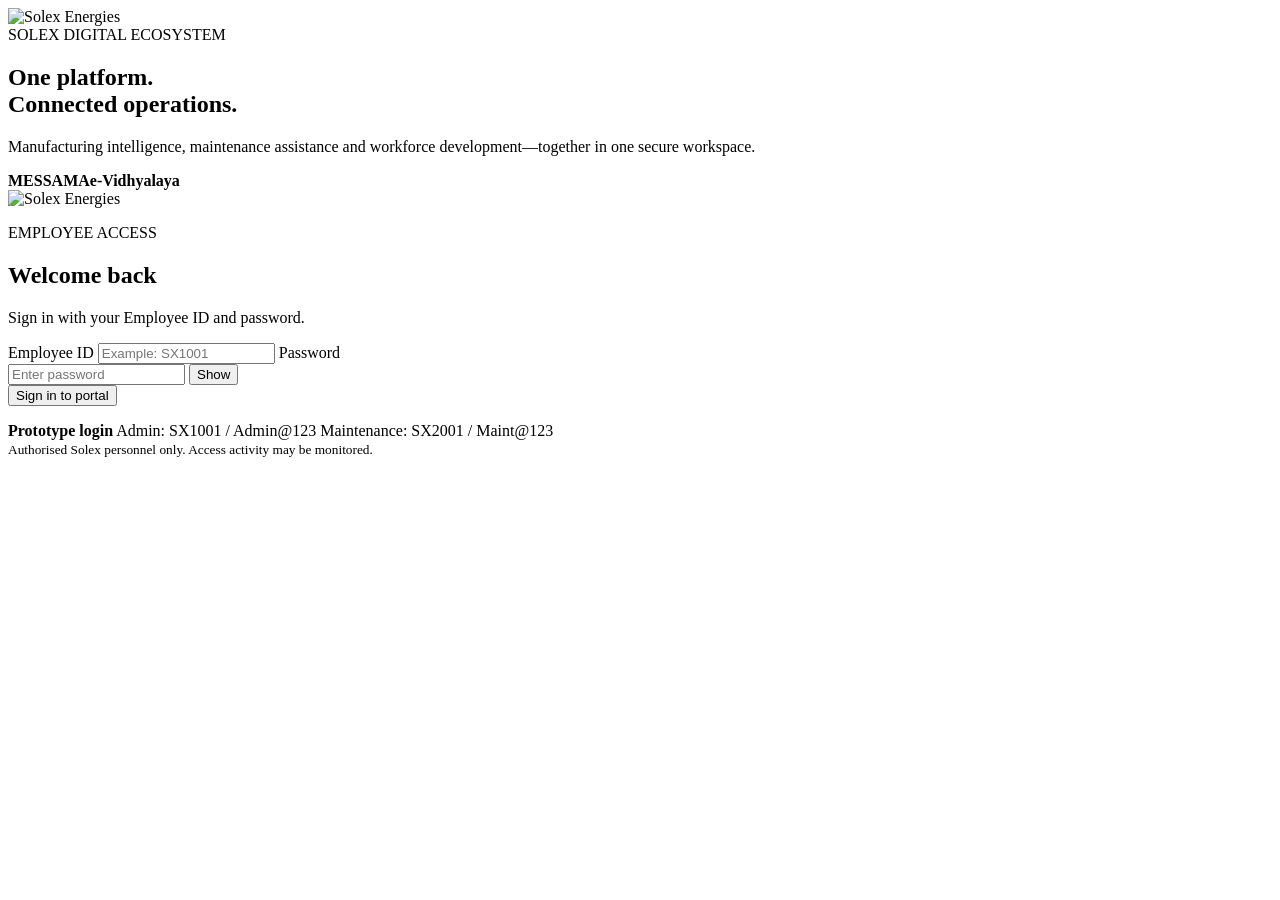
==== index.html @ 075434b7 "Add files via upload" ====
<!doctype html>
<html lang="en">
<head>
  <meta charset="UTF-8">
  <meta name="viewport" content="width=device-width, initial-scale=1.0">
  <title>Solex Digital Operations Portal</title>
  <link rel="stylesheet" href="assets/css/portal.css">
</head>
<body class="login-page">
  <main class="login-shell">
    <section class="login-brand">
      <img src="assets/images/solex-logo.png" alt="Solex Energies">
      <div class="brand-copy">
        <span>SOLE​X DIGITAL ECOSYSTEM</span>
        <h1>One platform.<br>Connected operations.</h1>
        <p>Manufacturing intelligence, maintenance assistance and workforce development—together in one secure workspace.</p>
      </div>
      <div class="brand-pills"><b>MES</b><b>SAMA</b><b>e‑Vidhyalaya</b></div>
    </section>

    <section class="login-panel">
      <div class="mobile-logo"><img src="assets/images/solex-logo.png" alt="Solex Energies"></div>
      <p class="eyebrow">EMPLOYEE ACCESS</p>
      <h2>Welcome back</h2>
      <p class="muted">Sign in with your Employee ID and password.</p>
      <form id="loginForm" autocomplete="on">
        <label for="employeeId">Employee ID</label>
        <input id="employeeId" name="employeeId" placeholder="Example: SX1001" autocomplete="username" required>
        <label for="password">Password</label>
        <div class="password-wrap">
          <input id="password" name="password" type="password" placeholder="Enter password" autocomplete="current-password" required>
          <button type="button" id="togglePassword" aria-label="Show password">Show</button>
        </div>
        <button class="primary-btn" type="submit">Sign in to portal</button>
        <p id="loginMessage" class="form-message" role="alert"></p>
      </form>
      <div class="demo-box">
        <b>Prototype login</b>
        <span>Admin: SX1001 / Admin@123</span>
        <span>Maintenance: SX2001 / Maint@123</span>
      </div>
      <small class="security-note">Authorised Solex personnel only. Access activity may be monitored.</small>
    </section>
  </main>
  <script src="assets/js/config.js"></script>
  <script src="assets/js/auth.js"></script>
</body>
</html>
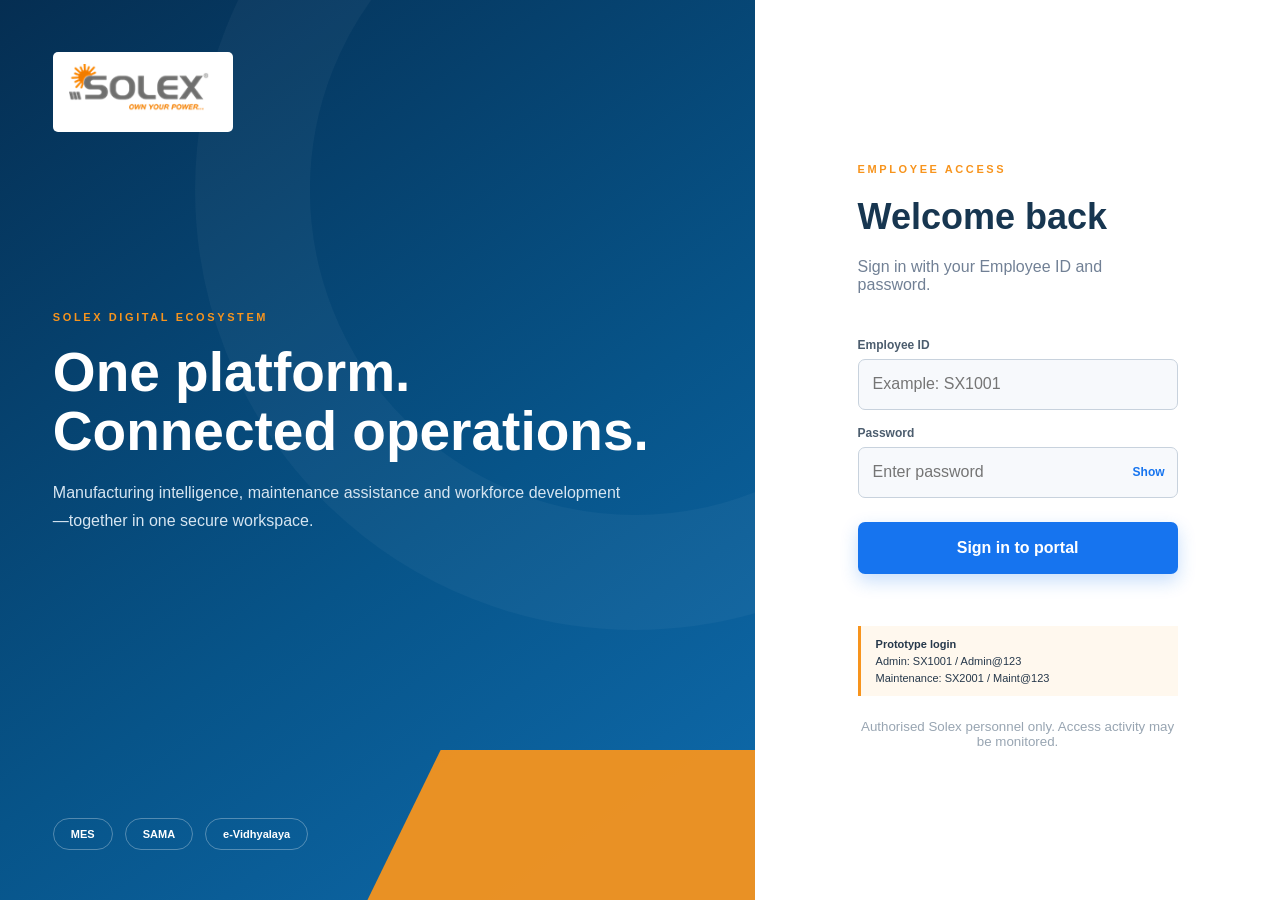
==== commit a99f7cdc: "Add files via upload" ====
--- a/index.html
+++ b/index.html
@@ -4,12 +4,12 @@
   <meta charset="UTF-8">
   <meta name="viewport" content="width=device-width, initial-scale=1.0">
   <title>Solex Digital Operations Portal</title>
-  <link rel="stylesheet" href="assets/css/portal.css">
+  <link rel="stylesheet" href="assets/portal.css">
 </head>
 <body class="login-page">
   <main class="login-shell">
     <section class="login-brand">
-      <img src="assets/images/solex-logo.png" alt="Solex Energies">
+      <img src="assets/solex-logo.png" alt="Solex Energies">
       <div class="brand-copy">
         <span>SOLE​X DIGITAL ECOSYSTEM</span>
         <h1>One platform.<br>Connected operations.</h1>
@@ -19,7 +19,7 @@
     </section>
 
     <section class="login-panel">
-      <div class="mobile-logo"><img src="assets/images/solex-logo.png" alt="Solex Energies"></div>
+      <div class="mobile-logo"><img src="assets/solex-logo.png" alt="Solex Energies"></div>
       <p class="eyebrow">EMPLOYEE ACCESS</p>
       <h2>Welcome back</h2>
       <p class="muted">Sign in with your Employee ID and password.</p>
@@ -42,7 +42,7 @@
       <small class="security-note">Authorised Solex personnel only. Access activity may be monitored.</small>
     </section>
   </main>
-  <script src="assets/js/config.js"></script>
-  <script src="assets/js/auth.js"></script>
+  <script src="assets/config.js"></script>
+  <script src="assets/auth.js"></script>
 </body>
 </html>
--- a/assets/portal.css
+++ b/assets/portal.css
@@ -0,0 +1,3 @@
+:root{--navy:#073c69;--deep:#071b2d;--blue:#1674ef;--orange:#f7941d;--red:#d63c4b;--bg:#eef2f7;--line:#dce4ed;--ink:#173650;--muted:#718095;--green:#16815e}*{box-sizing:border-box}body{margin:0;background:var(--bg);font-family:"Segoe UI",Arial,sans-serif;color:#26384b}button,input{font:inherit}.login-page{min-height:100vh;background:#fff}.login-shell{min-height:100vh;display:grid;grid-template-columns:1.18fr .82fr}.login-brand{position:relative;padding:52px 7%;color:#fff;overflow:hidden;background:linear-gradient(145deg,#052e52 0%,#075489 58%,#0f6cae 100%)}.login-brand:before{content:"";position:absolute;width:650px;height:650px;border:115px solid #ffffff09;border-radius:50%;right:-320px;top:-250px}.login-brand:after{content:"";position:absolute;right:-80px;bottom:-160px;width:470px;height:310px;background:var(--orange);transform:skewX(-26deg);opacity:.94}.login-brand>img{position:relative;z-index:2;width:180px;background:#fff;padding:12px 16px;border-radius:5px}.brand-copy{position:relative;z-index:2;margin-top:19vh;max-width:650px}.brand-copy span,.eyebrow{font-size:11px;letter-spacing:2.6px;font-weight:800;color:var(--orange)}.brand-copy h1{font-size:55px;line-height:1.08;margin:18px 0}.brand-copy p{max-width:580px;line-height:1.75;color:#d6e5f1}.brand-pills{position:absolute;z-index:2;bottom:50px;display:flex;gap:12px}.brand-pills b{padding:9px 17px;border:1px solid #ffffff4d;border-radius:20px;font-size:11px}.login-panel{display:flex;flex-direction:column;justify-content:center;padding:60px clamp(45px,8vw,120px);background:#fff}.mobile-logo{display:none}.login-panel h2{font-size:36px;color:var(--ink);margin:10px 0 4px}.muted{color:var(--muted);margin-bottom:28px}.login-panel label{display:block;font-size:12px;font-weight:700;margin:16px 0 7px;color:#4c5d6e}.login-panel input{width:100%;height:51px;border:1px solid #c8d2dd;border-radius:7px;background:#f7f9fc;padding:0 14px;outline:none}.login-panel input:focus{border-color:var(--blue);box-shadow:0 0 0 3px #1674ef18}.password-wrap{position:relative}.password-wrap button{position:absolute;right:7px;top:7px;height:37px;border:0;background:none;color:var(--blue);font-size:12px;font-weight:700}.primary-btn{width:100%;height:52px;margin-top:24px;border:0;border-radius:7px;color:#fff;background:var(--blue);font-weight:700;cursor:pointer;box-shadow:0 7px 18px #1674ef3d}.form-message{min-height:18px;color:var(--red);font-size:12px;text-align:center}.form-message.success{color:var(--green)}.demo-box{display:grid;gap:5px;background:#fff8ee;border-left:3px solid var(--orange);padding:12px 15px;font-size:11px;margin-top:10px}.security-note{color:#98a5b2;margin-top:23px;text-align:center}.shake{animation:shake .35s}@keyframes shake{25%{transform:translateX(-6px)}50%{transform:translateX(6px)}75%{transform:translateX(-3px)}}
+.sidebar{position:fixed;inset:0 auto 0 0;width:226px;background:var(--navy);color:#fff;z-index:20;box-shadow:4px 0 15px #102a4017}.sidebar-logo{padding:22px 25px 11px}.sidebar-logo img{width:150px;background:#fff;border-radius:3px;padding:7px 10px}.sidebar h1{font-size:21px;margin:5px 25px 0}.sidebar>p{font-size:11px;color:#c7d5e5;margin:5px 25px 24px}.sidebar nav{border-top:1px solid #ffffff1c;padding-top:16px}.sidebar nav button{width:100%;height:51px;border:0;background:none;color:#e4edf6;text-align:left;padding:0 21px;display:flex;align-items:center;gap:12px;cursor:pointer}.sidebar nav button:hover,.sidebar nav button.active{background:var(--blue);color:#fff}.nav-icon{font-size:17px;width:19px;text-align:center}.sidebar-footer{position:absolute;bottom:22px;left:21px;font-size:10px;color:#d9e6f1}.sidebar-footer small{display:block;color:#91abc0;margin-top:9px}.status-dot{display:inline-block;width:7px;height:7px;border-radius:50%;background:#42d18b;margin-right:6px}.main-content{margin-left:226px;min-height:100vh}.topbar{height:76px;margin:17px 21px;background:#fff;border-radius:9px;display:flex;align-items:center;padding:0 20px;box-shadow:0 3px 13px #25384d1a}.topbar h2{font-size:23px;font-weight:500;color:#154b76;margin:0}.topbar small{color:#8492a0}.menu-button{display:none;border:0;background:none;font-size:22px}.live-badge{margin-left:auto;font-size:10px;color:var(--green);font-weight:800}.live-badge i{display:inline-block;width:7px;height:7px;border-radius:50%;background:#22b979;margin-right:5px}.user-chip{display:flex;align-items:center;gap:9px;margin-left:22px;padding-left:20px;border-left:1px solid var(--line)}.user-chip>span{width:37px;height:37px;border-radius:50%;background:var(--navy);color:#fff;display:grid;place-items:center;font-size:12px;font-weight:700}.user-chip b,.user-chip small{display:block;font-size:11px}.logout-button{border:0;background:var(--red);color:#fff;border-radius:5px;padding:9px 15px;margin-left:18px;cursor:pointer}.workspace{padding:0 21px 30px}.view{display:none}.active-view{display:block}.welcome-banner{min-height:218px;padding:37px 6%;color:#fff;border-radius:10px;display:flex;align-items:center;justify-content:space-between;overflow:hidden;position:relative;background:linear-gradient(120deg,#063b68 0%,#0c5c95 57%,#eef2f7 57.2%)}.welcome-banner:after{content:"";position:absolute;right:-20px;top:-100px;width:410px;height:175px;background:linear-gradient(135deg,#303a45,#aeb4b9 69%,var(--orange) 70%,var(--orange) 75%,transparent 76%);transform:skewX(25deg)}.welcome-banner>div{position:relative;z-index:2}.welcome-banner span{color:var(--orange);font-size:10px;letter-spacing:2px;font-weight:800}.welcome-banner h2{font-size:31px;margin:12px 0 7px}.welcome-banner p{color:#d9e6f0}.banner-mark{text-align:right;color:var(--navy);margin:75px 45px 0 0}.banner-mark strong{display:block;font-size:30px}.banner-mark small{font-weight:800;letter-spacing:2px;color:var(--orange)}.kpi-grid{display:grid;grid-template-columns:repeat(4,1fr);gap:17px;margin-top:18px}.kpi-grid article{background:#fff;border-radius:9px;padding:18px 20px;box-shadow:0 4px 13px #23364a17;border-top:3px solid var(--blue)}.kpi-grid span,.kpi-grid small{display:block;color:var(--muted);font-size:11px}.kpi-grid b{display:block;font-size:25px;color:var(--navy);margin:8px 0 5px}.kpi-grid .text-kpi{font-size:17px;white-space:nowrap;overflow:hidden;text-overflow:ellipsis}.kpi-grid .green{color:var(--green)}.section-heading{display:flex;align-items:end;justify-content:space-between;margin:27px 2px 13px}.section-heading small{color:var(--blue);font-weight:800}.section-heading h3{margin:5px 0 0;font-size:21px}.section-heading p{color:var(--muted);font-size:11px}.app-grid{display:grid;grid-template-columns:repeat(3,1fr);gap:18px}.app-card{background:#fff;border-radius:10px;padding:21px;box-shadow:0 5px 17px #23364a1a;border-bottom:4px solid var(--blue);transition:.2s}.app-card:hover{transform:translateY(-3px);box-shadow:0 10px 24px #23364a26}.app-card.orange{border-color:var(--orange)}.app-card.navy{border-color:var(--navy)}.app-icon{width:49px;height:49px;border-radius:10px;background:#eaf3ff;color:var(--blue);display:grid;place-items:center;font-size:25px}.app-card.orange .app-icon{background:#fff1df;color:var(--orange)}.app-card.navy .app-icon{background:#e9eff5;color:var(--navy)}.app-card>span{display:block;color:var(--blue);font-size:9px;font-weight:800;letter-spacing:1px;margin-top:17px}.app-card h3{font-size:21px;color:var(--ink);margin:5px 0 8px}.app-card p{color:var(--muted);font-size:11px;line-height:1.6;min-height:53px}.card-footer{display:flex;align-items:center;justify-content:space-between;border-top:1px solid var(--line);padding-top:14px;margin-top:14px}.card-footer b{font-size:9px;color:var(--green);text-transform:uppercase}.card-footer button{border:0;background:var(--blue);color:#fff;border-radius:5px;padding:8px 10px;font-size:10px;cursor:pointer}.app-card.orange button{background:var(--orange)}.app-card.navy button{background:var(--navy)}.app-card.locked{filter:grayscale(.8);opacity:.65}.app-card.locked button{background:#9aa7b3}.bottom-grid{display:grid;grid-template-columns:1.35fr .65fr;gap:18px;margin-top:20px}.info-panel,.page-card{background:#fff;border-radius:9px;padding:20px;box-shadow:0 4px 13px #23364a17}.info-panel h3{margin-top:0;font-size:15px}.quick-grid{display:grid;grid-template-columns:repeat(3,1fr);gap:10px}.quick-grid button{border:1px solid var(--line);background:#f8fafc;border-radius:7px;padding:14px;text-align:left;color:var(--blue);font-size:20px;display:flex;gap:10px;cursor:pointer}.quick-grid span{color:var(--ink);font-size:11px;font-weight:700}.quick-grid small{display:block;color:var(--muted);font-size:9px;margin-top:3px}.activity{display:flex;gap:9px;border-bottom:1px solid var(--line);padding:10px 0}.activity i{width:8px;height:8px;border-radius:50%;background:var(--blue);margin-top:5px}.activity i.orange{background:var(--orange)}.activity p{margin:0}.activity b,.activity small{display:block;font-size:10px}.activity small{color:var(--muted);margin-top:3px}.app-frame-view{height:calc(100vh - 111px);padding:0 21px 20px}.frame-toolbar{height:57px;background:#fff;padding:0 15px;display:flex;align-items:center;gap:15px;border-radius:8px 8px 0 0;border-bottom:1px solid var(--line)}.frame-toolbar button{border:0;background:#edf4fc;color:var(--blue);border-radius:5px;padding:8px 11px;cursor:pointer}.frame-toolbar b,.frame-toolbar small{display:block}.frame-toolbar small{color:var(--muted)}.frame-toolbar a{margin-left:auto;color:var(--blue);text-decoration:none;font-size:11px}.app-frame-view iframe{width:100%;height:calc(100% - 57px);border:0;background:#fff;border-radius:0 0 8px 8px}.page-card{min-height:420px}.profile-details{display:grid;grid-template-columns:1fr 1fr;gap:15px;margin-top:25px}.profile-details div{background:#f7f9fc;padding:16px;border-radius:7px}.profile-details span,.profile-details b{display:block}.profile-details span{color:var(--muted);font-size:11px;margin-bottom:6px}.table-wrap{overflow:auto;margin-top:20px}table{width:100%;border-collapse:collapse;font-size:12px}th,td{text-align:left;padding:12px;border-bottom:1px solid var(--line)}th{background:var(--navy);color:#fff}.toast{position:fixed;right:25px;bottom:25px;background:var(--deep);color:#fff;border-left:4px solid var(--orange);padding:13px 18px;border-radius:5px;transform:translateY(90px);opacity:0;transition:.25s;z-index:50}.toast.show{transform:none;opacity:1}
+@media(max-width:1050px){.app-grid{grid-template-columns:1fr 1fr}.kpi-grid{grid-template-columns:1fr 1fr}.bottom-grid{grid-template-columns:1fr}.login-brand h1{font-size:45px}}@media(max-width:760px){.login-shell{grid-template-columns:1fr}.login-brand{display:none}.login-panel{padding:35px 7%}.mobile-logo{display:block}.mobile-logo img{width:160px}.sidebar{transform:translateX(-100%);transition:.2s}.sidebar.open{transform:none}.main-content{margin-left:0}.topbar{margin:9px;height:67px}.menu-button{display:block}.topbar h2{font-size:16px}.live-badge,.user-chip div{display:none}.workspace{padding:0 9px 20px}.welcome-banner{border-radius:7px;padding:25px;background:var(--navy)}.welcome-banner:after,.banner-mark{display:none}.welcome-banner h2{font-size:24px}.kpi-grid{grid-template-columns:1fr 1fr;gap:9px}.app-grid{grid-template-columns:1fr}.quick-grid{grid-template-columns:1fr}.app-frame-view{padding:0 9px;height:calc(100vh - 88px)}.frame-toolbar div{display:none}.profile-details{grid-template-columns:1fr}.logout-button{padding:8px;margin-left:9px}.brand-copy h1{font-size:35px}}
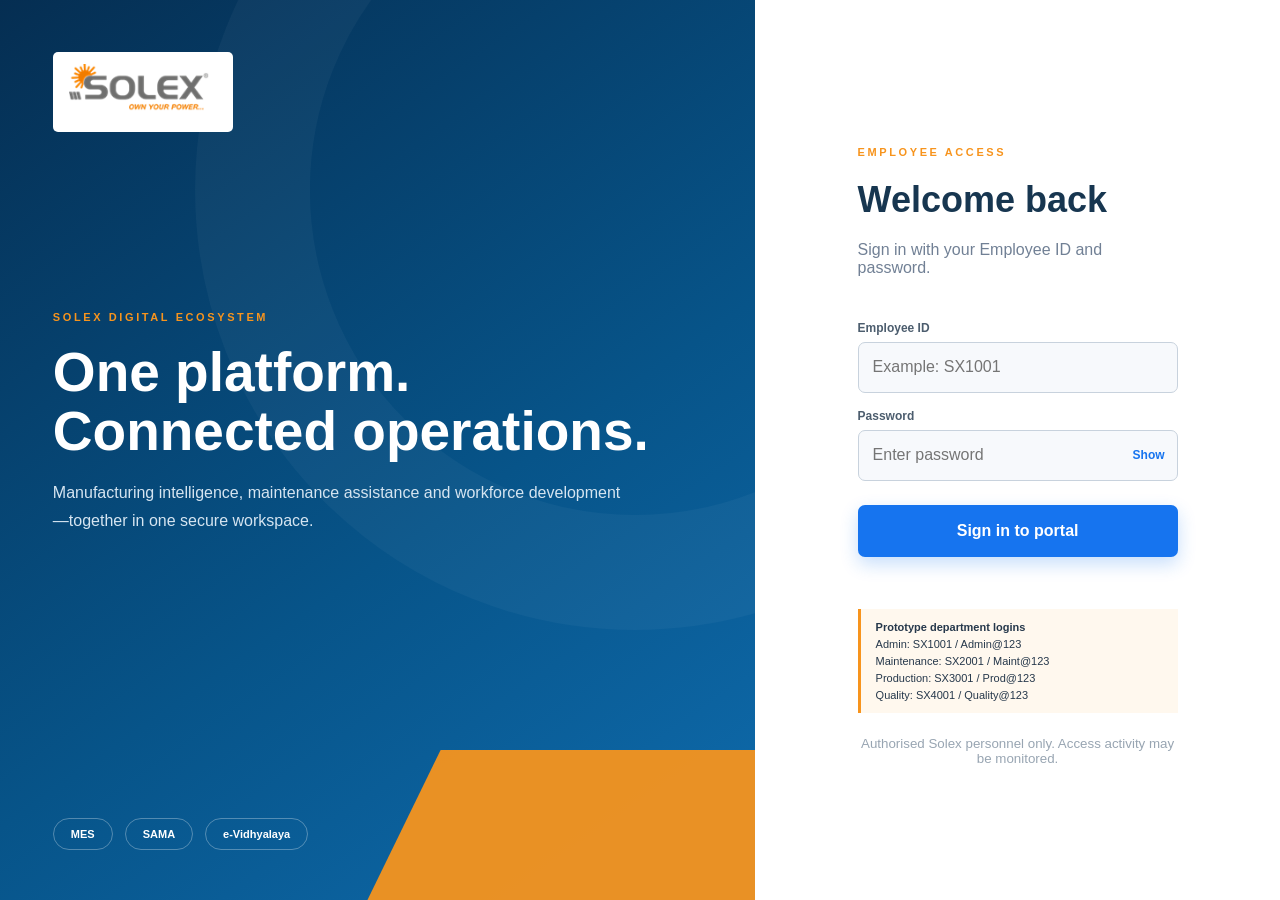
==== commit 63c77276: "Add files via upload" ====
--- a/index.html
+++ b/index.html
@@ -35,9 +35,11 @@
         <p id="loginMessage" class="form-message" role="alert"></p>
       </form>
       <div class="demo-box">
-        <b>Prototype login</b>
+        <b>Prototype department logins</b>
         <span>Admin: SX1001 / Admin@123</span>
         <span>Maintenance: SX2001 / Maint@123</span>
+        <span>Production: SX3001 / Prod@123</span>
+        <span>Quality: SX4001 / Quality@123</span>
       </div>
       <small class="security-note">Authorised Solex personnel only. Access activity may be monitored.</small>
     </section>
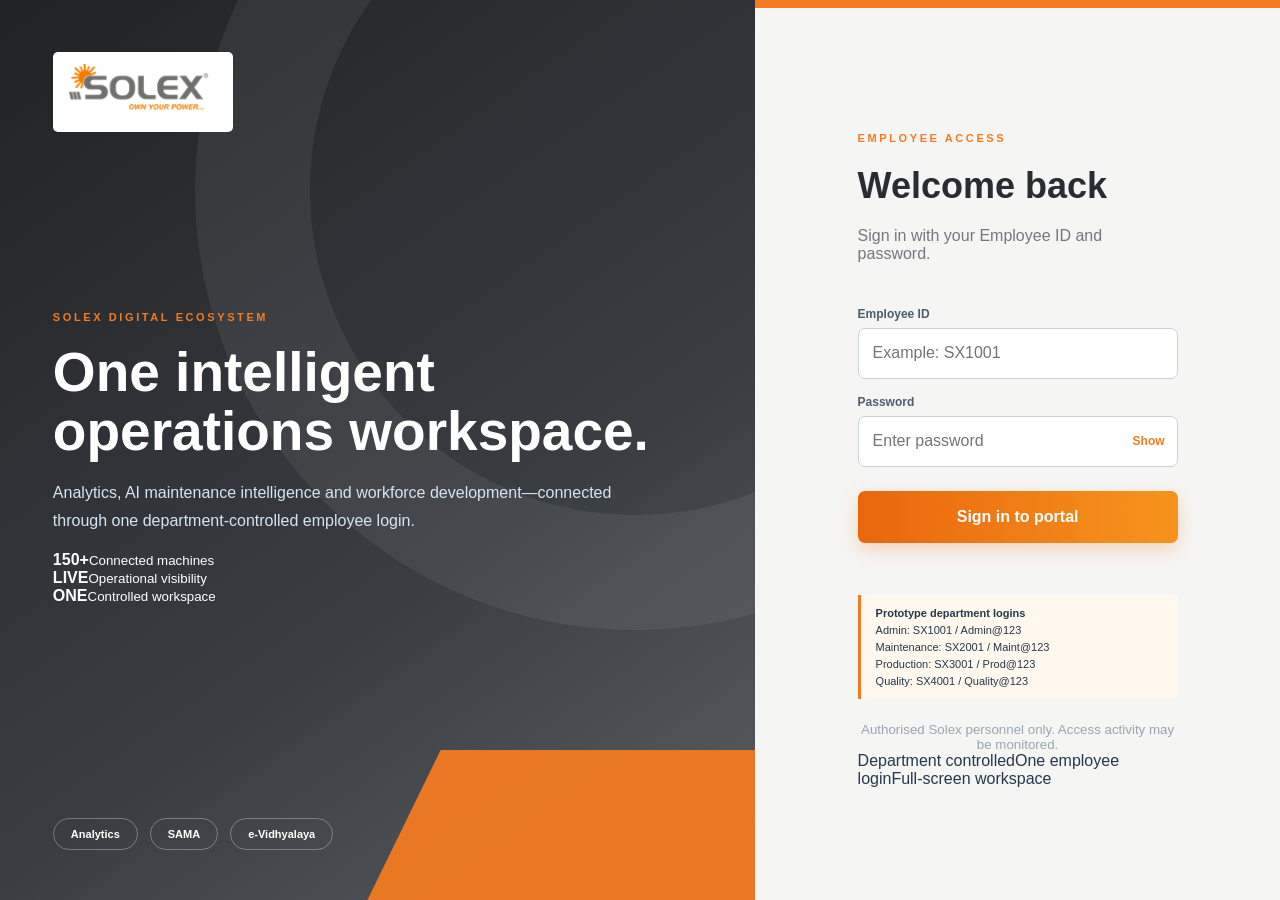
==== commit 150b7c3b: "Add files via upload" ====
--- a/index.html
+++ b/index.html
@@ -5,6 +5,7 @@
   <meta name="viewport" content="width=device-width, initial-scale=1.0">
   <title>Solex Digital Operations Portal</title>
   <link rel="stylesheet" href="assets/portal.css">
+  <link rel="stylesheet" href="assets/orange-grey.css">
 </head>
 <body class="login-page">
   <main class="login-shell">
@@ -12,10 +13,15 @@
       <img src="assets/solex-logo.png" alt="Solex Energies">
       <div class="brand-copy">
         <span>SOLE​X DIGITAL ECOSYSTEM</span>
-        <h1>One platform.<br>Connected operations.</h1>
-        <p>Manufacturing intelligence, maintenance assistance and workforce development—together in one secure workspace.</p>
+        <h1>One intelligent<br>operations workspace.</h1>
+        <p>Analytics, AI maintenance intelligence and workforce development—connected through one department-controlled employee login.</p>
+        <div class="brand-stats">
+          <div><strong>150+</strong><small>Connected machines</small></div>
+          <div><strong>LIVE</strong><small>Operational visibility</small></div>
+          <div><strong>ONE</strong><small>Controlled workspace</small></div>
+        </div>
       </div>
-      <div class="brand-pills"><b>MES</b><b>SAMA</b><b>e‑Vidhyalaya</b></div>
+      <div class="brand-pills"><b>Analytics</b><b>SAMA</b><b>e‑Vidhyalaya</b></div>
     </section>
 
     <section class="login-panel">
@@ -42,6 +48,7 @@
         <span>Quality: SX4001 / Quality@123</span>
       </div>
       <small class="security-note">Authorised Solex personnel only. Access activity may be monitored.</small>
+      <div class="login-features"><span>Department controlled</span><span>One employee login</span><span>Full-screen workspace</span></div>
     </section>
   </main>
   <script src="assets/config.js"></script>
--- a/assets/portal.css
+++ b/assets/portal.css
@@ -1,3 +1,4 @@
 :root{--navy:#073c69;--deep:#071b2d;--blue:#1674ef;--orange:#f7941d;--red:#d63c4b;--bg:#eef2f7;--line:#dce4ed;--ink:#173650;--muted:#718095;--green:#16815e}*{box-sizing:border-box}body{margin:0;background:var(--bg);font-family:"Segoe UI",Arial,sans-serif;color:#26384b}button,input{font:inherit}.login-page{min-height:100vh;background:#fff}.login-shell{min-height:100vh;display:grid;grid-template-columns:1.18fr .82fr}.login-brand{position:relative;padding:52px 7%;color:#fff;overflow:hidden;background:linear-gradient(145deg,#052e52 0%,#075489 58%,#0f6cae 100%)}.login-brand:before{content:"";position:absolute;width:650px;height:650px;border:115px solid #ffffff09;border-radius:50%;right:-320px;top:-250px}.login-brand:after{content:"";position:absolute;right:-80px;bottom:-160px;width:470px;height:310px;background:var(--orange);transform:skewX(-26deg);opacity:.94}.login-brand>img{position:relative;z-index:2;width:180px;background:#fff;padding:12px 16px;border-radius:5px}.brand-copy{position:relative;z-index:2;margin-top:19vh;max-width:650px}.brand-copy span,.eyebrow{font-size:11px;letter-spacing:2.6px;font-weight:800;color:var(--orange)}.brand-copy h1{font-size:55px;line-height:1.08;margin:18px 0}.brand-copy p{max-width:580px;line-height:1.75;color:#d6e5f1}.brand-pills{position:absolute;z-index:2;bottom:50px;display:flex;gap:12px}.brand-pills b{padding:9px 17px;border:1px solid #ffffff4d;border-radius:20px;font-size:11px}.login-panel{display:flex;flex-direction:column;justify-content:center;padding:60px clamp(45px,8vw,120px);background:#fff}.mobile-logo{display:none}.login-panel h2{font-size:36px;color:var(--ink);margin:10px 0 4px}.muted{color:var(--muted);margin-bottom:28px}.login-panel label{display:block;font-size:12px;font-weight:700;margin:16px 0 7px;color:#4c5d6e}.login-panel input{width:100%;height:51px;border:1px solid #c8d2dd;border-radius:7px;background:#f7f9fc;padding:0 14px;outline:none}.login-panel input:focus{border-color:var(--blue);box-shadow:0 0 0 3px #1674ef18}.password-wrap{position:relative}.password-wrap button{position:absolute;right:7px;top:7px;height:37px;border:0;background:none;color:var(--blue);font-size:12px;font-weight:700}.primary-btn{width:100%;height:52px;margin-top:24px;border:0;border-radius:7px;color:#fff;background:var(--blue);font-weight:700;cursor:pointer;box-shadow:0 7px 18px #1674ef3d}.form-message{min-height:18px;color:var(--red);font-size:12px;text-align:center}.form-message.success{color:var(--green)}.demo-box{display:grid;gap:5px;background:#fff8ee;border-left:3px solid var(--orange);padding:12px 15px;font-size:11px;margin-top:10px}.security-note{color:#98a5b2;margin-top:23px;text-align:center}.shake{animation:shake .35s}@keyframes shake{25%{transform:translateX(-6px)}50%{transform:translateX(6px)}75%{transform:translateX(-3px)}}
 .sidebar{position:fixed;inset:0 auto 0 0;width:226px;background:var(--navy);color:#fff;z-index:20;box-shadow:4px 0 15px #102a4017}.sidebar-logo{padding:22px 25px 11px}.sidebar-logo img{width:150px;background:#fff;border-radius:3px;padding:7px 10px}.sidebar h1{font-size:21px;margin:5px 25px 0}.sidebar>p{font-size:11px;color:#c7d5e5;margin:5px 25px 24px}.sidebar nav{border-top:1px solid #ffffff1c;padding-top:16px}.sidebar nav button{width:100%;height:51px;border:0;background:none;color:#e4edf6;text-align:left;padding:0 21px;display:flex;align-items:center;gap:12px;cursor:pointer}.sidebar nav button:hover,.sidebar nav button.active{background:var(--blue);color:#fff}.nav-icon{font-size:17px;width:19px;text-align:center}.sidebar-footer{position:absolute;bottom:22px;left:21px;font-size:10px;color:#d9e6f1}.sidebar-footer small{display:block;color:#91abc0;margin-top:9px}.status-dot{display:inline-block;width:7px;height:7px;border-radius:50%;background:#42d18b;margin-right:6px}.main-content{margin-left:226px;min-height:100vh}.topbar{height:76px;margin:17px 21px;background:#fff;border-radius:9px;display:flex;align-items:center;padding:0 20px;box-shadow:0 3px 13px #25384d1a}.topbar h2{font-size:23px;font-weight:500;color:#154b76;margin:0}.topbar small{color:#8492a0}.menu-button{display:none;border:0;background:none;font-size:22px}.live-badge{margin-left:auto;font-size:10px;color:var(--green);font-weight:800}.live-badge i{display:inline-block;width:7px;height:7px;border-radius:50%;background:#22b979;margin-right:5px}.user-chip{display:flex;align-items:center;gap:9px;margin-left:22px;padding-left:20px;border-left:1px solid var(--line)}.user-chip>span{width:37px;height:37px;border-radius:50%;background:var(--navy);color:#fff;display:grid;place-items:center;font-size:12px;font-weight:700}.user-chip b,.user-chip small{display:block;font-size:11px}.logout-button{border:0;background:var(--red);color:#fff;border-radius:5px;padding:9px 15px;margin-left:18px;cursor:pointer}.workspace{padding:0 21px 30px}.view{display:none}.active-view{display:block}.welcome-banner{min-height:218px;padding:37px 6%;color:#fff;border-radius:10px;display:flex;align-items:center;justify-content:space-between;overflow:hidden;position:relative;background:linear-gradient(120deg,#063b68 0%,#0c5c95 57%,#eef2f7 57.2%)}.welcome-banner:after{content:"";position:absolute;right:-20px;top:-100px;width:410px;height:175px;background:linear-gradient(135deg,#303a45,#aeb4b9 69%,var(--orange) 70%,var(--orange) 75%,transparent 76%);transform:skewX(25deg)}.welcome-banner>div{position:relative;z-index:2}.welcome-banner span{color:var(--orange);font-size:10px;letter-spacing:2px;font-weight:800}.welcome-banner h2{font-size:31px;margin:12px 0 7px}.welcome-banner p{color:#d9e6f0}.banner-mark{text-align:right;color:var(--navy);margin:75px 45px 0 0}.banner-mark strong{display:block;font-size:30px}.banner-mark small{font-weight:800;letter-spacing:2px;color:var(--orange)}.kpi-grid{display:grid;grid-template-columns:repeat(4,1fr);gap:17px;margin-top:18px}.kpi-grid article{background:#fff;border-radius:9px;padding:18px 20px;box-shadow:0 4px 13px #23364a17;border-top:3px solid var(--blue)}.kpi-grid span,.kpi-grid small{display:block;color:var(--muted);font-size:11px}.kpi-grid b{display:block;font-size:25px;color:var(--navy);margin:8px 0 5px}.kpi-grid .text-kpi{font-size:17px;white-space:nowrap;overflow:hidden;text-overflow:ellipsis}.kpi-grid .green{color:var(--green)}.section-heading{display:flex;align-items:end;justify-content:space-between;margin:27px 2px 13px}.section-heading small{color:var(--blue);font-weight:800}.section-heading h3{margin:5px 0 0;font-size:21px}.section-heading p{color:var(--muted);font-size:11px}.app-grid{display:grid;grid-template-columns:repeat(3,1fr);gap:18px}.app-card{background:#fff;border-radius:10px;padding:21px;box-shadow:0 5px 17px #23364a1a;border-bottom:4px solid var(--blue);transition:.2s}.app-card:hover{transform:translateY(-3px);box-shadow:0 10px 24px #23364a26}.app-card.orange{border-color:var(--orange)}.app-card.navy{border-color:var(--navy)}.app-icon{width:49px;height:49px;border-radius:10px;background:#eaf3ff;color:var(--blue);display:grid;place-items:center;font-size:25px}.app-card.orange .app-icon{background:#fff1df;color:var(--orange)}.app-card.navy .app-icon{background:#e9eff5;color:var(--navy)}.app-card>span{display:block;color:var(--blue);font-size:9px;font-weight:800;letter-spacing:1px;margin-top:17px}.app-card h3{font-size:21px;color:var(--ink);margin:5px 0 8px}.app-card p{color:var(--muted);font-size:11px;line-height:1.6;min-height:53px}.card-footer{display:flex;align-items:center;justify-content:space-between;border-top:1px solid var(--line);padding-top:14px;margin-top:14px}.card-footer b{font-size:9px;color:var(--green);text-transform:uppercase}.card-footer button{border:0;background:var(--blue);color:#fff;border-radius:5px;padding:8px 10px;font-size:10px;cursor:pointer}.app-card.orange button{background:var(--orange)}.app-card.navy button{background:var(--navy)}.app-card.locked{filter:grayscale(.8);opacity:.65}.app-card.locked button{background:#9aa7b3}.bottom-grid{display:grid;grid-template-columns:1.35fr .65fr;gap:18px;margin-top:20px}.info-panel,.page-card{background:#fff;border-radius:9px;padding:20px;box-shadow:0 4px 13px #23364a17}.info-panel h3{margin-top:0;font-size:15px}.quick-grid{display:grid;grid-template-columns:repeat(3,1fr);gap:10px}.quick-grid button{border:1px solid var(--line);background:#f8fafc;border-radius:7px;padding:14px;text-align:left;color:var(--blue);font-size:20px;display:flex;gap:10px;cursor:pointer}.quick-grid span{color:var(--ink);font-size:11px;font-weight:700}.quick-grid small{display:block;color:var(--muted);font-size:9px;margin-top:3px}.activity{display:flex;gap:9px;border-bottom:1px solid var(--line);padding:10px 0}.activity i{width:8px;height:8px;border-radius:50%;background:var(--blue);margin-top:5px}.activity i.orange{background:var(--orange)}.activity p{margin:0}.activity b,.activity small{display:block;font-size:10px}.activity small{color:var(--muted);margin-top:3px}.app-frame-view{height:calc(100vh - 111px);padding:0 21px 20px}.frame-toolbar{height:57px;background:#fff;padding:0 15px;display:flex;align-items:center;gap:15px;border-radius:8px 8px 0 0;border-bottom:1px solid var(--line)}.frame-toolbar button{border:0;background:#edf4fc;color:var(--blue);border-radius:5px;padding:8px 11px;cursor:pointer}.frame-toolbar b,.frame-toolbar small{display:block}.frame-toolbar small{color:var(--muted)}.frame-toolbar a{margin-left:auto;color:var(--blue);text-decoration:none;font-size:11px}.app-frame-view iframe{width:100%;height:calc(100% - 57px);border:0;background:#fff;border-radius:0 0 8px 8px}.page-card{min-height:420px}.profile-details{display:grid;grid-template-columns:1fr 1fr;gap:15px;margin-top:25px}.profile-details div{background:#f7f9fc;padding:16px;border-radius:7px}.profile-details span,.profile-details b{display:block}.profile-details span{color:var(--muted);font-size:11px;margin-bottom:6px}.table-wrap{overflow:auto;margin-top:20px}table{width:100%;border-collapse:collapse;font-size:12px}th,td{text-align:left;padding:12px;border-bottom:1px solid var(--line)}th{background:var(--navy);color:#fff}.toast{position:fixed;right:25px;bottom:25px;background:var(--deep);color:#fff;border-left:4px solid var(--orange);padding:13px 18px;border-radius:5px;transform:translateY(90px);opacity:0;transition:.25s;z-index:50}.toast.show{transform:none;opacity:1}
+body.app-open{overflow:hidden}.app-open .sidebar,.app-open .topbar{display:none}.app-open .main-content{margin-left:0;min-height:100vh}.app-open .app-frame-view{position:fixed;inset:0;z-index:100;padding:0;height:100vh;background:#08111a}.app-open .frame-toolbar{height:52px;border-radius:0;background:#071b2d;color:#fff;border:0}.app-open .frame-toolbar button{background:#f7941d;color:#fff;font-weight:700}.app-open .frame-toolbar a{color:#fff}.app-open .app-frame-view iframe{height:calc(100vh - 52px);border-radius:0}
 @media(max-width:1050px){.app-grid{grid-template-columns:1fr 1fr}.kpi-grid{grid-template-columns:1fr 1fr}.bottom-grid{grid-template-columns:1fr}.login-brand h1{font-size:45px}}@media(max-width:760px){.login-shell{grid-template-columns:1fr}.login-brand{display:none}.login-panel{padding:35px 7%}.mobile-logo{display:block}.mobile-logo img{width:160px}.sidebar{transform:translateX(-100%);transition:.2s}.sidebar.open{transform:none}.main-content{margin-left:0}.topbar{margin:9px;height:67px}.menu-button{display:block}.topbar h2{font-size:16px}.live-badge,.user-chip div{display:none}.workspace{padding:0 9px 20px}.welcome-banner{border-radius:7px;padding:25px;background:var(--navy)}.welcome-banner:after,.banner-mark{display:none}.welcome-banner h2{font-size:24px}.kpi-grid{grid-template-columns:1fr 1fr;gap:9px}.app-grid{grid-template-columns:1fr}.quick-grid{grid-template-columns:1fr}.app-frame-view{padding:0 9px;height:calc(100vh - 88px)}.frame-toolbar div{display:none}.profile-details{grid-template-columns:1fr}.logout-button{padding:8px;margin-left:9px}.brand-copy h1{font-size:35px}}
--- a/assets/orange-grey.css
+++ b/assets/orange-grey.css
@@ -0,0 +1,191 @@
+:root {
+  --navy: #303338;
+  --deep: #1d1f22;
+  --blue: #f47b20;
+  --orange: #f47b20;
+  --bg: #e8e9eb;
+  --line: #d5d7da;
+  --ink: #292c30;
+  --muted: #74787d;
+}
+
+body {
+  background: linear-gradient(135deg, #eff0f1 0%, #dedfe1 100%);
+}
+
+.login-page {
+  background: #dedfe1;
+}
+
+.login-brand {
+  background: linear-gradient(145deg, #202225 0%, #3a3d42 62%, #5b5e63 100%);
+}
+
+.login-brand::before {
+  border-color: #ffffff10;
+}
+
+.login-panel {
+  border-top: 8px solid var(--orange);
+  background: #f5f5f4;
+}
+
+.login-panel input {
+  background: #fff;
+}
+
+.login-panel input:focus {
+  border-color: var(--orange);
+  box-shadow: 0 0 0 3px #f47b2022;
+}
+
+.primary-btn {
+  background: linear-gradient(90deg, #e9660d, #f7941d);
+  box-shadow: 0 7px 18px #f47b2040;
+}
+
+.sidebar {
+  background: linear-gradient(180deg, #25272a 0%, #34373b 100%);
+  transition: transform .22s ease;
+  border-right: 4px solid var(--orange);
+}
+
+.sidebar nav button:hover,
+.sidebar nav button.active {
+  background: var(--orange);
+}
+
+.main-content {
+  transition: margin-left .22s ease;
+}
+
+body.sidebar-collapsed .sidebar {
+  transform: translateX(-100%);
+}
+
+body.sidebar-collapsed .main-content {
+  margin-left: 0;
+}
+
+.topbar {
+  border-top: 4px solid var(--orange);
+}
+
+.topbar h2 {
+  color: var(--ink);
+}
+
+.menu-button {
+  display: grid !important;
+  place-items: center;
+  flex: 0 0 40px;
+  width: 40px;
+  height: 40px;
+  margin-right: 12px;
+  border-radius: 7px;
+  background: #f2f2f1;
+  color: #303338;
+  cursor: pointer;
+}
+
+.menu-button:hover {
+  background: var(--orange);
+  color: #fff;
+}
+
+.user-chip > span {
+  background: #373a3e;
+}
+
+.welcome-banner {
+  background: linear-gradient(120deg, #292c30 0%, #52565b 57%, #ececed 57.2%);
+}
+
+.welcome-banner::after {
+  background: linear-gradient(135deg, #4b4f54, #a9adb1 69%, var(--orange) 70%, var(--orange) 75%, transparent 76%);
+}
+
+.banner-mark {
+  color: #303338;
+}
+
+.kpi-grid article,
+.app-card {
+  border-color: var(--orange);
+}
+
+.app-icon,
+.app-card.orange .app-icon,
+.app-card.navy .app-icon {
+  background: #fff0e5;
+  color: var(--orange);
+}
+
+.app-card > span,
+.section-heading small,
+.quick-grid button,
+.frame-toolbar a {
+  color: #e96b12;
+}
+
+.card-footer button,
+.app-card.orange button,
+.app-card.navy button {
+  background: var(--orange);
+}
+
+.app-open .frame-toolbar {
+  background: #25272a;
+  border-bottom: 3px solid var(--orange);
+}
+
+.app-open .topbar {
+  display: none;
+}
+
+.app-open .sidebar {
+  display: block;
+  z-index: 220;
+  box-shadow: 8px 0 28px #0008;
+}
+
+.app-open.sidebar-collapsed .sidebar {
+  transform: translateX(-100%);
+}
+
+.app-open:not(.sidebar-collapsed) .sidebar {
+  transform: none;
+}
+
+.app-menu-button {
+  flex: 0 0 39px;
+  width: 39px;
+  height: 36px;
+  padding: 0 !important;
+  background: #3c3f43 !important;
+  color: #fff !important;
+  font-size: 19px;
+}
+
+.app-menu-button:hover {
+  background: var(--orange) !important;
+}
+
+@media (max-width: 760px) {
+  .sidebar {
+    transform: translateX(-100%);
+  }
+
+  body:not(.sidebar-collapsed) .sidebar {
+    transform: none;
+  }
+
+  .main-content,
+  body:not(.sidebar-collapsed) .main-content {
+    margin-left: 0;
+  }
+
+  .welcome-banner {
+    background: linear-gradient(135deg, #292c30, #50545a);
+  }
+}
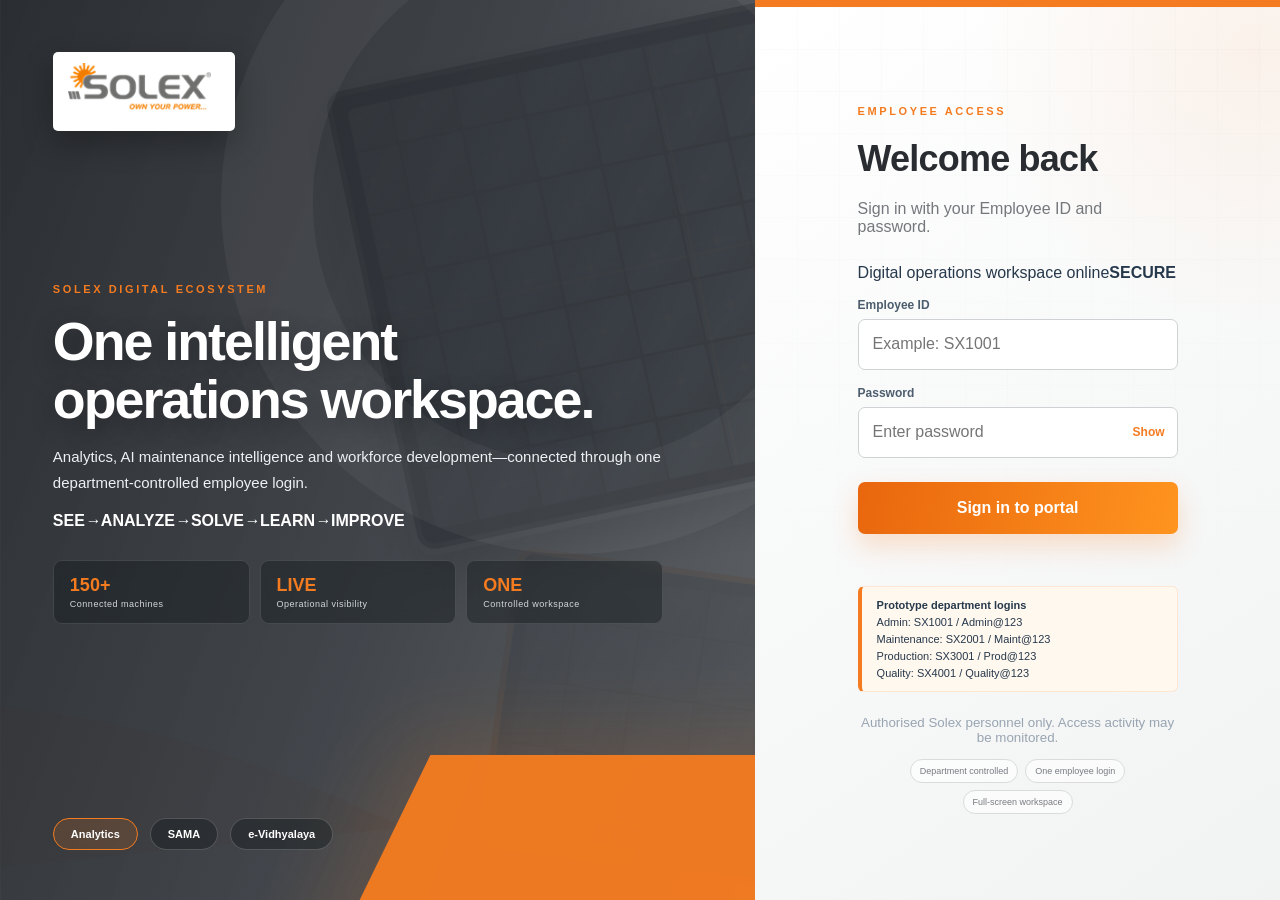
==== commit b89a70eb: "Add files via upload" ====
--- a/index.html
+++ b/index.html
@@ -3,9 +3,11 @@
 <head>
   <meta charset="UTF-8">
   <meta name="viewport" content="width=device-width, initial-scale=1.0">
+  <meta name="theme-color" content="#22262a">
   <title>Solex Digital Operations Portal</title>
   <link rel="stylesheet" href="assets/portal.css">
   <link rel="stylesheet" href="assets/orange-grey.css">
+  <link rel="stylesheet" href="assets/premium.css">
 </head>
 <body class="login-page">
   <main class="login-shell">
@@ -15,6 +17,7 @@
         <span>SOLE​X DIGITAL ECOSYSTEM</span>
         <h1>One intelligent<br>operations workspace.</h1>
         <p>Analytics, AI maintenance intelligence and workforce development—connected through one department-controlled employee login.</p>
+        <div class="brand-flow"><b>SEE</b><i>→</i><b>ANALYZE</b><i>→</i><b>SOLVE</b><i>→</i><b>LEARN</b><i>→</i><b>IMPROVE</b></div>
         <div class="brand-stats">
           <div><strong>150+</strong><small>Connected machines</small></div>
           <div><strong>LIVE</strong><small>Operational visibility</small></div>
@@ -29,6 +32,7 @@
       <p class="eyebrow">EMPLOYEE ACCESS</p>
       <h2>Welcome back</h2>
       <p class="muted">Sign in with your Employee ID and password.</p>
+      <div class="login-online"><i></i><span>Digital operations workspace online</span><b>SECURE</b></div>
       <form id="loginForm" autocomplete="on">
         <label for="employeeId">Employee ID</label>
         <input id="employeeId" name="employeeId" placeholder="Example: SX1001" autocomplete="username" required>
--- a/assets/orange-grey.css
+++ b/assets/orange-grey.css
@@ -97,6 +97,28 @@
   background: #373a3e;
 }
 
+.close-portal-button,
+.app-close-portal-button {
+  border: 1px solid #44484c;
+  border-radius: 6px;
+  padding: 9px 13px;
+  color: #fff;
+  background: #34373b;
+  font-size: 11px;
+  font-weight: 700;
+  cursor: pointer;
+}
+
+.close-portal-button {
+  margin-left: 15px;
+}
+
+.close-portal-button:hover,
+.app-close-portal-button:hover {
+  border-color: #d84a43;
+  background: #bd3832;
+}
+
 .welcome-banner {
   background: linear-gradient(120deg, #292c30 0%, #52565b 57%, #ececed 57.2%);
 }
@@ -171,6 +193,16 @@
   background: var(--orange) !important;
 }
 
+.app-open .frame-toolbar .app-close-portal-button {
+  flex: 0 0 auto;
+  border: 1px solid #f26b643f;
+  background: #a9312c;
+}
+
+.app-open .frame-toolbar .app-close-portal-button:hover {
+  background: #d44740;
+}
+
 @media (max-width: 760px) {
   .sidebar {
     transform: translateX(-100%);
@@ -188,4 +220,848 @@
   .welcome-banner {
     background: linear-gradient(135deg, #292c30, #50545a);
   }
-}
+
+  .close-portal-button {
+    width: 38px;
+    height: 38px;
+    overflow: hidden;
+    padding: 0;
+    color: transparent;
+    white-space: nowrap;
+  }
+
+  .close-portal-button::after {
+    content: "×";
+    display: grid;
+    place-items: center;
+    color: #fff;
+    font-size: 21px;
+  }
+}
+
+/* Premium full-viewport portal experience */
+
+html,
+body {
+  width: 100%;
+  min-height: 100%;
+}
+
+.login-page {
+  min-height: 100dvh;
+  overflow: hidden;
+}
+
+.login-shell {
+  width: 100vw;
+  height: 100dvh;
+  min-height: 100dvh;
+  overflow: hidden;
+  background: #f4f4f3;
+}
+
+.login-brand {
+  isolation: isolate;
+  background-image:
+    linear-gradient(110deg, #202327f2 0%, #30343ae8 54%, #373b40c9 100%),
+    url("solar-module-pattern.svg");
+  background-position: center, center;
+  background-size: cover, cover;
+}
+
+.login-brand::before {
+  z-index: -1;
+  width: 520px;
+  height: 520px;
+  right: -170px;
+  top: -150px;
+  border-width: 92px;
+  border-color: #ffffff0b;
+}
+
+.login-brand::after {
+  z-index: -1;
+  right: -110px;
+  bottom: -205px;
+  width: 520px;
+  height: 350px;
+  opacity: .96;
+  box-shadow: -30px -20px 80px #f47b2026;
+}
+
+.login-brand > img {
+  width: 182px;
+  padding: 11px 15px;
+  box-shadow: 0 12px 30px #0004;
+}
+
+.brand-copy {
+  margin-top: clamp(90px, 16vh, 170px);
+  max-width: 720px;
+}
+
+.brand-copy h1 {
+  max-width: 690px;
+  margin: 15px 0 16px;
+  font-size: clamp(42px, 4.2vw, 68px);
+  letter-spacing: -2px;
+  text-shadow: 0 7px 24px #0004;
+}
+
+.brand-copy p {
+  max-width: 660px;
+  color: #eef1f3;
+  font-size: 15px;
+}
+
+.brand-stats {
+  display: grid;
+  grid-template-columns: repeat(3, minmax(130px, 1fr));
+  gap: 10px;
+  max-width: 610px;
+  margin-top: 30px;
+}
+
+.brand-stats div {
+  padding: 14px 16px;
+  border: 1px solid #ffffff20;
+  border-radius: 9px;
+  background: #11171b66;
+  backdrop-filter: blur(8px);
+}
+
+.brand-stats strong,
+.brand-stats small {
+  display: block;
+}
+
+.brand-stats strong {
+  color: var(--orange);
+  font-size: 18px;
+}
+
+.brand-stats small {
+  margin-top: 3px;
+  color: #d3d8dc;
+  font-size: 9px;
+  letter-spacing: .5px;
+}
+
+.brand-pills b {
+  border-color: #ffffff30;
+  background: #11171b66;
+  backdrop-filter: blur(8px);
+}
+
+.brand-pills b:first-child {
+  border-color: var(--orange);
+  color: #fff;
+  background: #f47b2029;
+}
+
+.login-panel {
+  position: relative;
+  border-top: 7px solid var(--orange);
+  background:
+    radial-gradient(circle at 95% 5%, #f47b2014, transparent 28%),
+    linear-gradient(145deg, #fff, #f1f2f2);
+}
+
+.login-panel::before {
+  content: "";
+  position: absolute;
+  inset: 0;
+  pointer-events: none;
+  background-image: linear-gradient(#2d313408 1px, transparent 1px), linear-gradient(90deg, #2d313408 1px, transparent 1px);
+  background-size: 42px 42px;
+  mask-image: linear-gradient(to bottom, #0008, transparent 72%);
+}
+
+.login-panel > * {
+  position: relative;
+  z-index: 1;
+}
+
+.login-panel h2 {
+  letter-spacing: -.8px;
+}
+
+.login-panel input {
+  border-color: #cfd2d5;
+  background: #fff;
+  transition: border-color .18s, box-shadow .18s, transform .18s;
+}
+
+.login-panel input:focus {
+  transform: translateY(-1px);
+}
+
+.login-panel input:-webkit-autofill,
+.login-panel input:-webkit-autofill:hover,
+.login-panel input:-webkit-autofill:focus {
+  -webkit-text-fill-color: #25282b;
+  -webkit-box-shadow: 0 0 0 1000px #fff inset;
+}
+
+.primary-btn {
+  background: linear-gradient(100deg, #e9660d, #ff941f);
+  box-shadow: 0 12px 26px #f47b2038;
+  transition: transform .18s, box-shadow .18s;
+}
+
+.primary-btn:hover {
+  transform: translateY(-2px);
+  box-shadow: 0 16px 30px #f47b204a;
+}
+
+.demo-box {
+  border: 1px solid #f47b2024;
+  border-left: 4px solid var(--orange);
+  border-radius: 6px;
+  background: #fff8ef;
+}
+
+.login-features {
+  display: flex;
+  justify-content: center;
+  flex-wrap: wrap;
+  gap: 7px;
+  margin-top: 14px;
+}
+
+.login-features span {
+  padding: 6px 9px;
+  border: 1px solid #d9dbdd;
+  border-radius: 20px;
+  color: #777c81;
+  background: #ffffffa6;
+  font-size: 9px;
+}
+
+body.auth-success .login-shell {
+  filter: brightness(1.03);
+  transform: scale(1.004);
+  transition: .35s ease;
+}
+
+.welcome-banner {
+  background-image:
+    linear-gradient(105deg, #292c30f5 0%, #4b5055e8 57%, #ececed 57.2%),
+    url("solar-module-pattern.svg");
+  background-size: cover, cover;
+  background-position: center, 55% center;
+  box-shadow: 0 9px 26px #2b30351d;
+}
+
+.kpi-grid article,
+.app-card,
+.info-panel,
+.page-card {
+  border: 1px solid #dfe1e3;
+  border-top: 3px solid var(--orange);
+  box-shadow: 0 8px 22px #252b3114;
+}
+
+.app-card:hover {
+  border-color: #f47b2066;
+  transform: translateY(-5px);
+  box-shadow: 0 15px 32px #252b3124;
+}
+
+.app-open .frame-toolbar {
+  position: fixed;
+  top: 10px;
+  right: 12px;
+  left: 12px;
+  z-index: 180;
+  width: auto;
+  height: 48px;
+  border: 1px solid #ffffff1c;
+  border-bottom: 2px solid var(--orange);
+  border-radius: 10px;
+  background: #202326e8;
+  box-shadow: 0 10px 28px #0007;
+  backdrop-filter: blur(12px);
+}
+
+.app-open .app-frame-view iframe {
+  width: 100vw;
+  height: 100dvh;
+  border-radius: 0;
+}
+
+@media (max-width: 760px) {
+  .login-page { overflow: auto; }
+  .login-shell { height: auto; min-height: 100dvh; overflow: visible; }
+  .login-panel { min-height: 100dvh; }
+  .brand-stats { grid-template-columns: 1fr; }
+  .app-open .frame-toolbar { top: 6px; right: 6px; left: 6px; }
+  .app-open .frame-toolbar div { display: none; }
+  .app-open .frame-toolbar a { display: none; }
+  .app-open .frame-toolbar .app-close-portal-button { margin-left: auto; }
+}
+
+/* Dedicated popup launcher */
+
+.launcher-page {
+  min-height: 100dvh;
+  overflow: hidden;
+  color: #fff;
+  background:
+    linear-gradient(112deg, #202327f2 0%, #30343ae8 56%, #3d4146d4 100%),
+    url("solar-module-pattern.svg") center / cover;
+}
+
+.launcher-shell {
+  position: relative;
+  display: grid;
+  place-items: center start;
+  min-height: 100dvh;
+  padding: 28px;
+  isolation: isolate;
+}
+
+.launcher-shell::before,
+.launcher-shell::after {
+  content: "";
+  position: fixed;
+  z-index: -1;
+  pointer-events: none;
+}
+
+.launcher-shell::before {
+  right: -180px;
+  top: -220px;
+  width: 620px;
+  height: 620px;
+  border: 100px solid #ffffff09;
+  border-radius: 50%;
+}
+
+.launcher-shell::after {
+  right: -100px;
+  bottom: -170px;
+  width: 520px;
+  height: 290px;
+  transform: skewX(-28deg);
+  background: linear-gradient(135deg, #e9650c, #ff941f);
+  box-shadow: -35px -30px 90px #f47b2038;
+}
+
+.launcher-card {
+  width: min(760px, 100%);
+  padding: clamp(30px, 6vw, 64px);
+  border: 1px solid #ffffff20;
+  border-top: 5px solid var(--orange);
+  border-radius: 18px;
+  background: #171a1dcc;
+  box-shadow: 0 26px 80px #0007;
+  text-align: center;
+  backdrop-filter: blur(16px);
+}
+
+.launcher-card img {
+  width: 182px;
+  padding: 11px 15px;
+  border-radius: 6px;
+  background: #fff;
+}
+
+.launcher-card .eyebrow {
+  display: block;
+  margin-top: 28px;
+}
+
+.launcher-card h1 {
+  margin: 12px 0 12px;
+  font-size: clamp(34px, 5vw, 56px);
+  line-height: 1.05;
+  letter-spacing: -1.5px;
+}
+
+.launcher-card > p {
+  max-width: 580px;
+  margin: 0 auto;
+  color: #d5dadd;
+  line-height: 1.65;
+}
+
+.launcher-actions {
+  display: grid;
+  gap: 12px;
+  max-width: 430px;
+  margin: 30px auto 0;
+}
+
+.launcher-button {
+  min-height: 58px;
+  border: 0;
+  border-radius: 8px;
+  color: #fff;
+  background: linear-gradient(100deg, #e9660d, #ff941f);
+  box-shadow: 0 14px 30px #f47b2040;
+  font-weight: 800;
+  cursor: pointer;
+  transition: transform .18s, box-shadow .18s;
+}
+
+.launcher-button:hover {
+  transform: translateY(-2px);
+  box-shadow: 0 18px 36px #f47b2050;
+}
+
+.launcher-fallback {
+  display: none;
+  color: #ffae57;
+  font-size: 12px;
+}
+
+.launcher-message {
+  min-height: 20px;
+  margin-top: 18px;
+  color: #bfc5ca;
+  font-size: 12px;
+}
+
+.launcher-note {
+  display: block;
+  margin-top: 20px;
+  color: #949ba1;
+  font-size: 10px;
+}
+
+/* V9 premium full-screen launcher */
+
+.launcher-page {
+  width: 100%;
+  min-height: 100dvh;
+  overflow: hidden;
+  color: #fff;
+  background-color: #181b1e;
+  background-image:
+    radial-gradient(circle at 74% 38%, #f47b201c 0, transparent 28%),
+    linear-gradient(112deg, #171a1dd9 0%, #24282cc4 48%, #34383ca1 100%),
+    url("launcher-module-background.svg");
+  background-position: center, center, center;
+  background-size: cover, cover, cover;
+}
+
+.launcher-page::before {
+  content: "";
+  position: fixed;
+  inset: 0;
+  pointer-events: none;
+  background:
+    linear-gradient(90deg, #fff0 0 44%, #ffffff0a 50%, #fff0 56%) -90vw 0 / 70vw 100% no-repeat,
+    radial-gradient(ellipse at center, transparent 15%, #080a0c75 100%);
+  animation: module-light-sweep 8s ease-in-out infinite;
+}
+
+.launcher-shell {
+  position: relative;
+  display: grid;
+  place-items: center;
+  width: 100vw;
+  min-height: 100dvh;
+  padding: clamp(24px, 4vw, 56px) clamp(24px, 8vw, 154px);
+  isolation: isolate;
+}
+
+.launcher-shell::before {
+  left: -10vw;
+  right: auto;
+  top: auto;
+  bottom: -22vh;
+  z-index: -1;
+  width: 62vw;
+  height: 38vh;
+  transform: skewX(-30deg);
+  border: 0;
+  border-top: 2px solid #f47b2069;
+  border-radius: 0;
+  background: linear-gradient(120deg, #f47b2000, #f47b2024 62%, #f47b2010);
+  filter: drop-shadow(0 -28px 65px #f47b201a);
+}
+
+.launcher-shell::after {
+  display: none;
+}
+
+.launcher-card {
+  position: relative;
+  width: min(720px, 88vw);
+  padding: clamp(58px, 8vw, 94px) clamp(30px, 7vw, 84px) clamp(52px, 7vw, 76px);
+  overflow: hidden;
+  border: 1px solid #ffffff24;
+  border-top: 1px solid #ffffff30;
+  border-radius: 24px;
+  background:
+    linear-gradient(145deg, #292e33bf 0%, #171a1cbd 58%, #111315d4 100%);
+  box-shadow:
+    0 36px 100px #050607b3,
+    0 0 0 1px #0007 inset,
+    0 1px 0 #ffffff1e inset;
+  text-align: center;
+  backdrop-filter: blur(18px) saturate(120%);
+  animation: launcher-arrive .72s cubic-bezier(.2,.8,.2,1) both;
+}
+
+.launcher-card::before {
+  content: "";
+  position: absolute;
+  top: 0;
+  right: 10%;
+  left: 10%;
+  height: 4px;
+  border-radius: 0 0 8px 8px;
+  background: linear-gradient(90deg, transparent, #f47b20 18%, #ffae52 50%, #f47b20 82%, transparent);
+  box-shadow: 0 0 30px #f47b2090;
+}
+
+.launcher-card::after {
+  content: "";
+  position: absolute;
+  top: -150px;
+  right: -160px;
+  width: 390px;
+  height: 390px;
+  border: 62px solid #ffffff08;
+  border-radius: 50%;
+  pointer-events: none;
+}
+
+.launcher-eyebrow {
+  position: relative;
+  z-index: 1;
+  display: inline-flex;
+  align-items: center;
+  gap: 11px;
+  color: #ff8a31;
+  font-size: clamp(10px, 1vw, 13px);
+  font-weight: 900;
+  letter-spacing: 4.5px;
+}
+
+.launcher-eyebrow::before,
+.launcher-eyebrow::after {
+  content: "";
+  width: clamp(26px, 4vw, 48px);
+  height: 1px;
+  background: linear-gradient(90deg, transparent, #f47b20);
+}
+
+.launcher-eyebrow::after {
+  transform: rotate(180deg);
+}
+
+.launcher-card h1 {
+  position: relative;
+  z-index: 1;
+  margin: 20px auto 0;
+  color: #fff;
+  font-size: clamp(44px, 6vw, 78px);
+  line-height: .98;
+  letter-spacing: -3px;
+  text-wrap: balance;
+  text-shadow: 0 10px 32px #0008;
+}
+
+.launcher-actions {
+  position: relative;
+  z-index: 1;
+  display: grid;
+  gap: 13px;
+  width: min(490px, 100%);
+  max-width: none;
+  margin: clamp(38px, 5vw, 52px) auto 0;
+}
+
+.launcher-button {
+  position: relative;
+  display: flex;
+  align-items: center;
+  justify-content: space-between;
+  min-height: 64px;
+  overflow: hidden;
+  border: 1px solid #ffb0626b;
+  border-radius: 10px;
+  padding: 0 13px 0 25px;
+  color: #fff;
+  background: linear-gradient(105deg, #df5b08 0%, #f47b20 52%, #ff961f 100%);
+  box-shadow: 0 18px 38px #f47b203d, 0 1px 0 #ffffff35 inset;
+  font-size: 15px;
+  font-weight: 800;
+  cursor: pointer;
+  transition: transform .2s ease, box-shadow .2s ease, filter .2s ease;
+}
+
+.launcher-button::before {
+  content: "";
+  position: absolute;
+  inset: 0;
+  transform: translateX(-120%);
+  background: linear-gradient(105deg, transparent 28%, #ffffff38 48%, transparent 68%);
+  transition: transform .65s ease;
+}
+
+.launcher-button span,
+.launcher-button b {
+  position: relative;
+  z-index: 1;
+}
+
+.launcher-button b {
+  display: grid;
+  place-items: center;
+  width: 42px;
+  height: 42px;
+  border: 1px solid #ffffff35;
+  border-radius: 8px;
+  background: #20232633;
+  font-size: 22px;
+  transition: transform .2s ease, background .2s ease;
+}
+
+.launcher-button:hover {
+  transform: translateY(-3px) scale(1.008);
+  filter: saturate(1.1) brightness(1.04);
+  box-shadow: 0 24px 48px #f47b2052, 0 1px 0 #ffffff45 inset;
+}
+
+.launcher-button:hover::before {
+  transform: translateX(120%);
+}
+
+.launcher-button:hover b {
+  transform: translateX(3px);
+  background: #20232655;
+}
+
+.launcher-button:focus-visible {
+  outline: 3px solid #fff;
+  outline-offset: 4px;
+}
+
+.launcher-fallback {
+  display: none;
+  color: #ffc078;
+  font-size: 12px;
+  font-weight: 700;
+}
+
+.launcher-card > .launcher-message,
+.launcher-message {
+  position: absolute;
+  width: 1px;
+  height: 1px;
+  min-height: 0;
+  margin: 0;
+  overflow: hidden;
+  clip: rect(0 0 0 0);
+  clip-path: inset(50%);
+  white-space: nowrap;
+}
+
+@keyframes launcher-arrive {
+  from { opacity: 0; transform: translateY(22px) scale(.975); }
+  to { opacity: 1; transform: none; }
+}
+
+@keyframes module-light-sweep {
+  0%, 30% { background-position: -90vw 0, center; }
+  65%, 100% { background-position: 145vw 0, center; }
+}
+
+@media (max-width: 650px) {
+  .launcher-shell {
+    place-items: center;
+    padding: 18px;
+  }
+
+  .launcher-card {
+    padding: 54px 22px 42px;
+    border-radius: 18px;
+  }
+
+  .launcher-card h1 {
+    font-size: clamp(42px, 14vw, 62px);
+    letter-spacing: -2.2px;
+  }
+
+  .launcher-eyebrow {
+    letter-spacing: 2.8px;
+  }
+
+  .launcher-button {
+    min-height: 60px;
+    padding-left: 18px;
+    font-size: 13px;
+  }
+}
+
+/* V11: fullscreen begins from the launcher action, before login */
+
+body.launcher-portal-active {
+  width: 100vw;
+  height: 100dvh;
+  overflow: hidden;
+  background: #111417;
+}
+
+body.launcher-portal-active .launcher-shell {
+  visibility: hidden;
+}
+
+.launcher-host-frame {
+  position: fixed;
+  inset: 0;
+  z-index: 2500;
+  display: block;
+  width: 100vw;
+  height: 100dvh;
+  border: 0;
+  background: #111417;
+}
+
+@media (prefers-reduced-motion: reduce) {
+  .launcher-page::before,
+  .launcher-card {
+    animation: none;
+  }
+
+  .launcher-button,
+  .launcher-button::before,
+  .launcher-button b {
+    transition: none;
+  }
+}
+
+/* V10 launcher branding, persistent fullscreen shell and docked app controls */
+
+.launcher-brand-logo {
+  position: relative;
+  z-index: 1;
+  display: block;
+  width: 180px !important;
+  margin: 0 auto 24px;
+  padding: 11px 15px !important;
+  border: 1px solid #ffffff5c;
+  border-radius: 7px !important;
+  background: #fff;
+  box-shadow: 0 15px 35px #0007, 0 0 0 5px #ffffff0b;
+}
+
+.ecosystem-flow {
+  position: relative;
+  z-index: 1;
+  display: flex;
+  align-items: center;
+  justify-content: center;
+  flex-wrap: wrap;
+  gap: 8px;
+  max-width: 560px !important;
+  margin: 28px auto 0 !important;
+  color: #f3f4f4 !important;
+  font-size: clamp(10px, 1.05vw, 13px);
+  letter-spacing: 1.2px;
+}
+
+.ecosystem-flow b {
+  font-weight: 800;
+}
+
+.ecosystem-flow i {
+  color: var(--orange);
+  font-size: 17px;
+  font-style: normal;
+  text-shadow: 0 0 15px #f47b2099;
+}
+
+.launcher-actions {
+  margin-top: clamp(30px, 4vw, 42px);
+}
+
+.launcher-card {
+  padding-top: clamp(42px, 6vw, 62px);
+  padding-bottom: clamp(42px, 6vw, 58px);
+}
+
+body.portal-embedded {
+  width: 100vw;
+  height: 100dvh;
+  overflow: hidden;
+  background: #111417;
+}
+
+body.portal-embedded .login-shell {
+  visibility: hidden;
+}
+
+.standalone-portal-frame {
+  position: fixed;
+  inset: 0;
+  z-index: 1000;
+  display: block;
+  width: 100vw;
+  height: 100dvh;
+  border: 0;
+  background: #eef0f2;
+}
+
+body.app-open .app-frame-view.active-view {
+  position: fixed;
+  inset: 0;
+  z-index: 100;
+  display: grid;
+  grid-template-rows: minmax(0, 1fr) 58px;
+  width: 100vw;
+  height: 100dvh;
+  padding: 0;
+  background: #16191c;
+}
+
+body.app-open .frame-toolbar {
+  position: relative;
+  inset: auto;
+  grid-row: 2;
+  width: 100%;
+  height: 58px;
+  border: 0;
+  border-top: 3px solid var(--orange);
+  border-radius: 0;
+  background: #202326f7;
+  box-shadow: 0 -8px 24px #0004;
+  backdrop-filter: blur(12px);
+}
+
+body.app-open .app-frame-view iframe {
+  grid-row: 1;
+  width: 100%;
+  height: 100%;
+  min-height: 0;
+  border-radius: 0;
+}
+
+@media (max-width: 650px) {
+  .launcher-brand-logo {
+    width: 150px !important;
+    margin-bottom: 20px;
+  }
+
+  .ecosystem-flow {
+    gap: 6px;
+    margin-top: 22px !important;
+    font-size: 9px;
+  }
+
+  body.app-open .app-frame-view.active-view {
+    grid-template-rows: minmax(0, 1fr) 54px;
+  }
+
+  body.app-open .frame-toolbar {
+    top: auto;
+    right: auto;
+    left: auto;
+    height: 54px;
+  }
+}
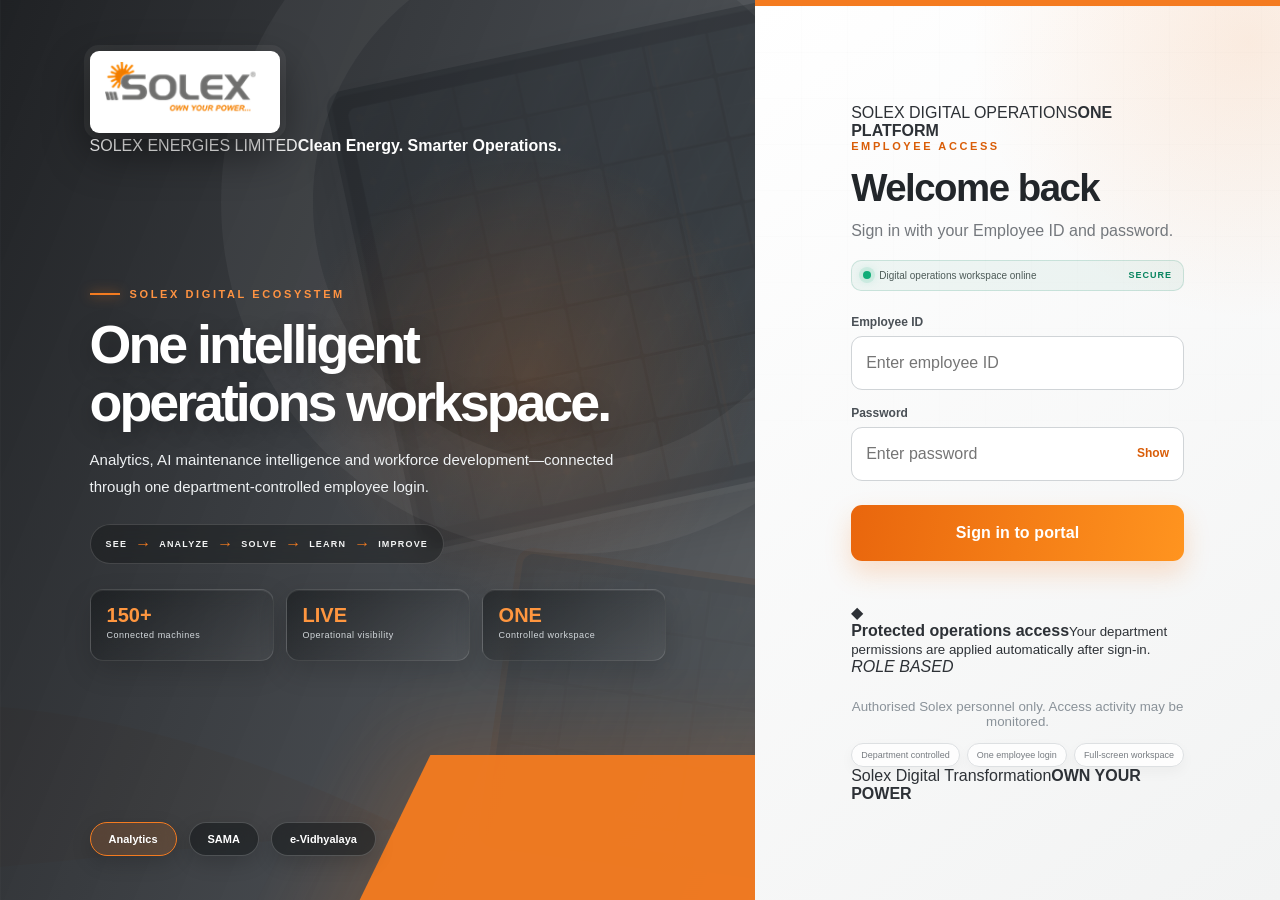
==== commit 6b608820: "Add files via upload" ====
--- a/index.html
+++ b/index.html
@@ -7,12 +7,13 @@
   <title>Solex Digital Operations Portal</title>
   <link rel="stylesheet" href="assets/portal.css">
   <link rel="stylesheet" href="assets/orange-grey.css">
-  <link rel="stylesheet" href="assets/premium.css">
+  <link rel="stylesheet" href="assets/premium.css?v=13">
 </head>
 <body class="login-page">
   <main class="login-shell">
     <section class="login-brand">
       <img src="assets/solex-logo.png" alt="Solex Energies">
+      <div class="brand-corner"><span>SOLEX ENERGIES LIMITED</span><b>Clean Energy. Smarter Operations.</b></div>
       <div class="brand-copy">
         <span>SOLE​X DIGITAL ECOSYSTEM</span>
         <h1>One intelligent<br>operations workspace.</h1>
@@ -29,13 +30,14 @@
 
     <section class="login-panel">
       <div class="mobile-logo"><img src="assets/solex-logo.png" alt="Solex Energies"></div>
+      <div class="login-suite-mark"><i></i><span>SOLEX DIGITAL OPERATIONS</span><b>ONE PLATFORM</b></div>
       <p class="eyebrow">EMPLOYEE ACCESS</p>
       <h2>Welcome back</h2>
       <p class="muted">Sign in with your Employee ID and password.</p>
       <div class="login-online"><i></i><span>Digital operations workspace online</span><b>SECURE</b></div>
       <form id="loginForm" autocomplete="on">
         <label for="employeeId">Employee ID</label>
-        <input id="employeeId" name="employeeId" placeholder="Example: SX1001" autocomplete="username" required>
+        <input id="employeeId" name="employeeId" placeholder="Enter employee ID" autocomplete="username" required>
         <label for="password">Password</label>
         <div class="password-wrap">
           <input id="password" name="password" type="password" placeholder="Enter password" autocomplete="current-password" required>
@@ -44,15 +46,14 @@
         <button class="primary-btn" type="submit">Sign in to portal</button>
         <p id="loginMessage" class="form-message" role="alert"></p>
       </form>
-      <div class="demo-box">
-        <b>Prototype department logins</b>
-        <span>Admin: SX1001 / Admin@123</span>
-        <span>Maintenance: SX2001 / Maint@123</span>
-        <span>Production: SX3001 / Prod@123</span>
-        <span>Quality: SX4001 / Quality@123</span>
+      <div class="access-assurance">
+        <span class="assurance-icon" aria-hidden="true">◆</span>
+        <div><b>Protected operations access</b><small>Your department permissions are applied automatically after sign-in.</small></div>
+        <em>ROLE BASED</em>
       </div>
       <small class="security-note">Authorised Solex personnel only. Access activity may be monitored.</small>
       <div class="login-features"><span>Department controlled</span><span>One employee login</span><span>Full-screen workspace</span></div>
+      <div class="login-signature"><span>Solex Digital Transformation</span><b>OWN YOUR POWER</b></div>
     </section>
   </main>
   <script src="assets/config.js"></script>
--- a/assets/premium.css
+++ b/assets/premium.css
@@ -0,0 +1,1089 @@
+/* Solex Digital Operations Portal — V12 premium interface layer */
+
+:root {
+  --premium-orange: #f47b20;
+  --premium-orange-deep: #d95d08;
+  --premium-orange-soft: #fff1e7;
+  --premium-graphite: #202327;
+  --premium-charcoal: #2d3136;
+  --premium-slate: #69717a;
+  --premium-surface: #ffffff;
+  --premium-canvas: #f1f3f4;
+  --premium-line: #e1e4e7;
+  --premium-green: #07845f;
+  --premium-red: #bd3935;
+  --premium-shadow: 0 14px 38px rgba(26, 31, 36, .09);
+  --premium-shadow-hover: 0 24px 54px rgba(26, 31, 36, .16);
+  --premium-radius: 18px;
+}
+
+* {
+  scrollbar-color: #b8bdc1 #eceeef;
+  scrollbar-width: thin;
+}
+
+*::-webkit-scrollbar { width: 9px; height: 9px; }
+*::-webkit-scrollbar-track { background: #eceeef; }
+*::-webkit-scrollbar-thumb { border: 2px solid #eceeef; border-radius: 20px; background: #b8bdc1; }
+*::-webkit-scrollbar-thumb:hover { background: var(--premium-orange); }
+
+html { background: var(--premium-canvas); }
+
+body {
+  color: var(--premium-charcoal);
+  background:
+    radial-gradient(circle at 82% 3%, rgba(244, 123, 32, .09), transparent 26rem),
+    linear-gradient(135deg, #f6f7f7 0%, #e9ecee 100%);
+  -webkit-font-smoothing: antialiased;
+  text-rendering: optimizeLegibility;
+}
+
+button, a, input { -webkit-tap-highlight-color: transparent; }
+
+button:focus-visible,
+a:focus-visible,
+input:focus-visible {
+  outline: 3px solid rgba(244, 123, 32, .3);
+  outline-offset: 3px;
+}
+
+/* Launcher */
+
+.launcher-page {
+  background-color: #171a1d;
+  background-image:
+    radial-gradient(circle at 72% 38%, rgba(244, 123, 32, .28), transparent 28%),
+    linear-gradient(112deg, rgba(13, 15, 17, .82) 0%, rgba(28, 31, 34, .67) 48%, rgba(46, 49, 52, .48) 100%),
+    url("launcher-module-background.svg");
+  background-position: center;
+  background-size: cover;
+}
+
+.launcher-page::after {
+  content: "";
+  position: fixed;
+  inset: 0;
+  pointer-events: none;
+  background:
+    linear-gradient(180deg, rgba(255, 255, 255, .03), transparent 18%),
+    repeating-linear-gradient(90deg, transparent 0 18vw, rgba(255, 255, 255, .018) 18vw calc(18vw + 1px));
+  mix-blend-mode: screen;
+}
+
+.launcher-shell::before {
+  border-top-color: rgba(244, 123, 32, .88);
+  background: linear-gradient(120deg, transparent, rgba(244, 123, 32, .38) 62%, rgba(244, 123, 32, .08));
+  filter: drop-shadow(0 -28px 65px rgba(244, 123, 32, .28));
+}
+
+.launcher-card {
+  width: min(760px, 90vw);
+  border-color: rgba(255, 255, 255, .22);
+  border-radius: 28px;
+  background:
+    radial-gradient(circle at 100% 0, rgba(255, 255, 255, .09), transparent 38%),
+    linear-gradient(145deg, rgba(45, 50, 55, .88), rgba(18, 21, 23, .91) 62%, rgba(12, 14, 16, .94));
+  box-shadow:
+    0 52px 130px rgba(0, 0, 0, .68),
+    0 0 0 1px rgba(0, 0, 0, .55) inset,
+    0 1px 0 rgba(255, 255, 255, .18) inset;
+  backdrop-filter: blur(24px) saturate(130%);
+}
+
+.launcher-card::before {
+  right: 8%;
+  left: 8%;
+  height: 5px;
+  background: linear-gradient(90deg, transparent, #f47b20 18%, #ffc070 50%, #f47b20 82%, transparent);
+  box-shadow: 0 0 36px rgba(244, 123, 32, .9);
+}
+
+.launcher-card::after {
+  border-color: rgba(255, 255, 255, .06);
+  filter: drop-shadow(0 0 40px rgba(244, 123, 32, .12));
+}
+
+.launcher-brand-logo {
+  width: 188px !important;
+  margin-bottom: 28px;
+  border: 1px solid rgba(255, 255, 255, .72);
+  border-radius: 10px !important;
+  box-shadow: 0 18px 42px rgba(0, 0, 0, .55), 0 0 0 7px rgba(255, 255, 255, .06);
+}
+
+.launcher-eyebrow {
+  color: #ff9445;
+  text-shadow: 0 0 22px rgba(244, 123, 32, .55);
+}
+
+.launcher-card h1 {
+  max-width: 650px;
+  font-weight: 750;
+  letter-spacing: -3.5px;
+}
+
+.ecosystem-flow {
+  gap: 9px;
+  margin-top: 30px !important;
+  padding: 11px 17px;
+  border: 1px solid rgba(255, 255, 255, .11);
+  border-radius: 999px;
+  background: rgba(7, 9, 11, .33);
+  box-shadow: 0 1px 0 rgba(255, 255, 255, .05) inset;
+  backdrop-filter: blur(10px);
+}
+
+.ecosystem-flow b { color: #f7f7f7; letter-spacing: 1.5px; }
+.ecosystem-flow i { color: #ff943f; }
+
+.launcher-button {
+  min-height: 66px;
+  border-radius: 12px;
+  box-shadow: 0 20px 46px rgba(244, 123, 32, .4), 0 1px 0 rgba(255, 255, 255, .38) inset;
+}
+
+/* Login */
+
+.login-shell {
+  background: #f3f4f4;
+}
+
+.login-brand {
+  padding: clamp(36px, 4vw, 62px) clamp(44px, 7vw, 116px);
+  background-image:
+    radial-gradient(circle at 70% 42%, rgba(244, 123, 32, .16), transparent 31%),
+    linear-gradient(112deg, rgba(20, 22, 25, .95), rgba(47, 51, 56, .89) 58%, rgba(52, 56, 60, .78)),
+    url("solar-module-pattern.svg");
+  background-size: cover;
+  background-position: center;
+}
+
+.login-brand > img {
+  width: 190px;
+  border-radius: 9px;
+  box-shadow: 0 18px 46px rgba(0, 0, 0, .48), 0 0 0 6px rgba(255, 255, 255, .06);
+}
+
+.brand-copy { margin-top: clamp(80px, 14vh, 150px); }
+
+.brand-copy > span {
+  display: inline-flex;
+  align-items: center;
+  gap: 10px;
+  color: #ff9342;
+}
+
+.brand-copy > span::before {
+  content: "";
+  width: 30px;
+  height: 2px;
+  background: var(--premium-orange);
+  box-shadow: 0 0 12px rgba(244, 123, 32, .8);
+}
+
+.brand-copy h1 {
+  font-weight: 750;
+  letter-spacing: -3px;
+}
+
+.brand-flow,
+.hero-flow,
+.sidebar-flow {
+  display: flex;
+  align-items: center;
+  flex-wrap: wrap;
+}
+
+.brand-flow {
+  gap: 8px;
+  width: fit-content;
+  margin-top: 24px;
+  padding: 10px 15px;
+  border: 1px solid rgba(255, 255, 255, .15);
+  border-radius: 999px;
+  background: rgba(10, 12, 14, .34);
+  color: #f4f5f5;
+  backdrop-filter: blur(10px);
+}
+
+.brand-flow b,
+.hero-flow b,
+.sidebar-flow b {
+  font-size: 9px;
+  letter-spacing: 1.2px;
+}
+
+.brand-flow i,
+.hero-flow i,
+.sidebar-flow i {
+  color: var(--premium-orange);
+  font-style: normal;
+}
+
+.brand-stats { gap: 12px; margin-top: 25px; }
+
+.brand-stats div {
+  min-height: 72px;
+  border-color: rgba(255, 255, 255, .14);
+  border-radius: 13px;
+  background: linear-gradient(145deg, rgba(15, 18, 20, .55), rgba(255, 255, 255, .04));
+  box-shadow: 0 10px 28px rgba(0, 0, 0, .15), 0 1px 0 rgba(255, 255, 255, .07) inset;
+}
+
+.brand-stats strong { color: #ff963f; font-size: 20px; }
+
+.brand-pills { bottom: 44px; }
+
+.brand-pills b {
+  border-radius: 999px;
+  padding: 10px 18px;
+  background: rgba(12, 15, 17, .48);
+  box-shadow: 0 7px 20px rgba(0, 0, 0, .16);
+}
+
+.login-panel {
+  padding: 54px clamp(44px, 7.5vw, 118px);
+  border-top-width: 6px;
+  background:
+    radial-gradient(circle at 94% 4%, rgba(244, 123, 32, .13), transparent 28%),
+    linear-gradient(145deg, #fff, #f2f3f3);
+}
+
+.login-panel::before {
+  background-size: 46px 46px;
+  opacity: .72;
+}
+
+.login-panel > .eyebrow {
+  margin: 0;
+  color: var(--premium-orange-deep);
+}
+
+.login-panel h2 {
+  margin-top: 14px;
+  color: #22262a;
+  font-size: clamp(34px, 3vw, 44px);
+  font-weight: 750;
+  letter-spacing: -1.5px;
+}
+
+.login-panel .muted { margin-top: 8px; margin-bottom: 20px; }
+
+.login-online {
+  display: flex;
+  align-items: center;
+  gap: 8px;
+  margin: 0 0 8px;
+  padding: 9px 11px;
+  border: 1px solid rgba(7, 132, 95, .16);
+  border-radius: 10px;
+  background: rgba(7, 132, 95, .055);
+  color: #4d5b58;
+  font-size: 10px;
+}
+
+.login-online i {
+  width: 8px;
+  height: 8px;
+  border-radius: 50%;
+  background: #10ad78;
+  box-shadow: 0 0 0 4px rgba(16, 173, 120, .1), 0 0 12px rgba(16, 173, 120, .4);
+}
+
+.login-online b {
+  margin-left: auto;
+  color: var(--premium-green);
+  font-size: 9px;
+  letter-spacing: 1px;
+}
+
+.login-panel label { color: #4a5056; }
+
+.login-panel input {
+  height: 54px;
+  border: 1px solid #d0d4d7;
+  border-radius: 11px;
+  box-shadow: 0 1px 0 rgba(255, 255, 255, .8) inset;
+}
+
+.password-wrap button { right: 9px; top: 8px; color: var(--premium-orange-deep); }
+
+.primary-btn {
+  height: 56px;
+  border-radius: 11px;
+  letter-spacing: .1px;
+}
+
+.demo-box {
+  gap: 6px;
+  border-radius: 11px;
+  box-shadow: 0 8px 24px rgba(36, 40, 44, .05);
+}
+
+.security-note { color: #8a9299; }
+
+.login-features span {
+  border-color: #dde0e2;
+  background: rgba(255, 255, 255, .8);
+  box-shadow: 0 5px 14px rgba(30, 34, 38, .04);
+}
+
+/* Portal navigation and header */
+
+.sidebar {
+  width: 252px;
+  border-right: 3px solid var(--premium-orange);
+  background:
+    radial-gradient(circle at 15% 8%, rgba(244, 123, 32, .14), transparent 15rem),
+    linear-gradient(180deg, #202327 0%, #2a2e32 56%, #1e2124 100%);
+  box-shadow: 14px 0 38px rgba(20, 24, 28, .14);
+}
+
+.main-content { margin-left: 252px; }
+
+.sidebar-logo {
+  padding: 25px 27px 14px;
+}
+
+.sidebar-logo img {
+  width: 158px;
+  padding: 9px 12px;
+  border: 1px solid rgba(255, 255, 255, .54);
+  border-radius: 8px;
+  box-shadow: 0 12px 30px rgba(0, 0, 0, .34), 0 0 0 5px rgba(255, 255, 255, .045);
+}
+
+.sidebar h1 {
+  margin: 10px 27px 0;
+  font-size: 22px;
+  font-weight: 720;
+  letter-spacing: -.6px;
+}
+
+.sidebar > p { margin: 5px 27px 13px; color: #aeb5bb; }
+
+.sidebar-flow {
+  gap: 5px;
+  margin: 0 23px 19px;
+  padding: 8px 9px;
+  border: 1px solid rgba(255, 255, 255, .09);
+  border-radius: 8px;
+  color: #d9dcde;
+  background: rgba(255, 255, 255, .035);
+}
+
+.sidebar-flow b { font-size: 7px; }
+
+.sidebar nav {
+  padding: 13px 11px 0;
+  border-top-color: rgba(255, 255, 255, .09);
+}
+
+.sidebar nav button {
+  position: relative;
+  height: 52px;
+  margin-bottom: 4px;
+  border-radius: 10px;
+  padding: 0 14px;
+  color: #d7dadd;
+  font-size: 13px;
+  transition: transform .18s ease, background .18s ease, color .18s ease;
+}
+
+.sidebar nav button:hover {
+  transform: translateX(2px);
+  background: rgba(255, 255, 255, .07);
+}
+
+.sidebar nav button.active {
+  color: #fff;
+  background: linear-gradient(105deg, #de5d09, #f47b20);
+  box-shadow: 0 10px 24px rgba(244, 123, 32, .24), 0 1px 0 rgba(255, 255, 255, .22) inset;
+}
+
+.sidebar nav button.active::after {
+  content: "";
+  position: absolute;
+  right: -11px;
+  width: 3px;
+  height: 24px;
+  border-radius: 3px 0 0 3px;
+  background: #ffc37b;
+  box-shadow: 0 0 14px rgba(244, 123, 32, .8);
+}
+
+.nav-icon {
+  display: grid;
+  place-items: center;
+  width: 25px;
+  height: 25px;
+  border-radius: 7px;
+  color: #ff9b4f;
+  background: rgba(244, 123, 32, .09);
+  font-size: 14px;
+}
+
+.sidebar nav button.active .nav-icon { color: #fff; background: rgba(255, 255, 255, .16); }
+
+.sidebar-footer {
+  right: 20px;
+  bottom: 22px;
+  left: 24px;
+  padding: 12px;
+  border: 1px solid rgba(255, 255, 255, .08);
+  border-radius: 10px;
+  background: rgba(255, 255, 255, .035);
+}
+
+.topbar {
+  height: 82px;
+  margin: 18px 22px;
+  padding: 0 22px;
+  border: 1px solid rgba(255, 255, 255, .9);
+  border-top: 4px solid var(--premium-orange);
+  border-radius: 15px;
+  background: rgba(255, 255, 255, .9);
+  box-shadow: 0 12px 35px rgba(29, 34, 39, .09), 0 1px 0 rgba(255, 255, 255, .9) inset;
+  backdrop-filter: blur(18px) saturate(125%);
+}
+
+.topbar h2 {
+  color: #25292d;
+  font-size: 23px;
+  font-weight: 720;
+  letter-spacing: -.7px;
+}
+
+.topbar small { display: block; margin-top: 3px; }
+
+.menu-button {
+  border: 1px solid #e4e6e8;
+  border-radius: 10px;
+  background: linear-gradient(145deg, #fff, #eff1f2);
+  box-shadow: 0 7px 17px rgba(29, 34, 39, .08);
+}
+
+.live-badge {
+  padding: 7px 10px;
+  border: 1px solid rgba(7, 132, 95, .13);
+  border-radius: 999px;
+  background: rgba(7, 132, 95, .055);
+}
+
+.live-badge i { box-shadow: 0 0 0 4px rgba(34, 185, 121, .1), 0 0 9px rgba(34, 185, 121, .35); }
+
+.user-chip > span {
+  width: 40px;
+  height: 40px;
+  border: 2px solid #fff;
+  background: linear-gradient(145deg, #3b4045, #202327);
+  box-shadow: 0 7px 18px rgba(27, 31, 35, .18);
+}
+
+.close-portal-button,
+.logout-button {
+  min-height: 39px;
+  border-radius: 9px;
+  font-size: 11px;
+  font-weight: 700;
+  transition: transform .18s ease, box-shadow .18s ease;
+}
+
+.close-portal-button {
+  border-color: #d7dade;
+  color: #4d5359;
+  background: linear-gradient(145deg, #fff, #eceeef);
+}
+
+.close-portal-button:hover { color: #fff; }
+
+.logout-button {
+  background: linear-gradient(145deg, #d74843, #ae302d);
+  box-shadow: 0 8px 18px rgba(189, 57, 53, .18);
+}
+
+.close-portal-button:hover,
+.logout-button:hover { transform: translateY(-1px); }
+
+/* Portal dashboard */
+
+.workspace { padding: 0 22px 34px; }
+
+.welcome-banner {
+  min-height: 244px;
+  padding: 42px 6%;
+  border: 1px solid rgba(255, 255, 255, .6);
+  border-radius: 20px;
+  background-image:
+    radial-gradient(circle at 37% 20%, rgba(244, 123, 32, .18), transparent 30%),
+    linear-gradient(105deg, rgba(29, 32, 35, .97) 0%, rgba(67, 72, 77, .91) 57%, rgba(238, 239, 239, .96) 57.2%),
+    url("solar-module-pattern.svg");
+  box-shadow: 0 20px 50px rgba(29, 34, 39, .14), 0 1px 0 rgba(255, 255, 255, .45) inset;
+}
+
+.welcome-banner::before {
+  content: "";
+  position: absolute;
+  inset: 0 auto 0 0;
+  width: 5px;
+  background: linear-gradient(180deg, #ffac5d, var(--premium-orange), #d45606);
+  box-shadow: 0 0 22px rgba(244, 123, 32, .45);
+}
+
+.welcome-banner::after { opacity: .88; }
+
+.welcome-banner span { color: #ff9b4d; letter-spacing: 2.5px; }
+
+.welcome-banner h2 {
+  margin: 13px 0 8px;
+  font-size: clamp(31px, 3vw, 42px);
+  font-weight: 680;
+  letter-spacing: -1.5px;
+}
+
+.welcome-banner p { max-width: 620px; color: #e2e5e7; }
+
+.hero-flow {
+  gap: 7px;
+  width: fit-content;
+  margin-top: 22px;
+  padding: 9px 13px;
+  border: 1px solid rgba(255, 255, 255, .13);
+  border-radius: 999px;
+  color: #f5f6f6;
+  background: rgba(9, 11, 13, .3);
+  backdrop-filter: blur(8px);
+}
+
+.banner-mark {
+  margin-right: 60px;
+  padding: 17px 22px;
+  border: 1px solid rgba(47, 51, 55, .08);
+  border-radius: 14px;
+  background: rgba(255, 255, 255, .55);
+  box-shadow: 0 12px 30px rgba(30, 34, 38, .07);
+  backdrop-filter: blur(10px);
+}
+
+.banner-mark strong { color: #25292d; font-size: 35px; letter-spacing: 1px; }
+
+.kpi-grid { gap: 16px; margin-top: 20px; }
+
+.kpi-grid article {
+  position: relative;
+  min-height: 137px;
+  overflow: hidden;
+  border: 1px solid #e2e5e7;
+  border-top: 0;
+  border-radius: 16px;
+  padding: 20px 20px 17px;
+  background: linear-gradient(145deg, #fff, #fafbfb);
+  box-shadow: var(--premium-shadow);
+  transition: transform .2s ease, box-shadow .2s ease, border-color .2s ease;
+}
+
+.kpi-grid article::before {
+  content: "";
+  position: absolute;
+  inset: 0 0 auto;
+  height: 4px;
+  background: linear-gradient(90deg, #d95d08, #f47b20, #ffb15f);
+}
+
+.kpi-grid article::after {
+  content: "";
+  position: absolute;
+  top: -54px;
+  right: -48px;
+  width: 118px;
+  height: 118px;
+  border: 18px solid rgba(244, 123, 32, .045);
+  border-radius: 50%;
+}
+
+.kpi-grid article:hover {
+  transform: translateY(-4px);
+  border-color: rgba(244, 123, 32, .3);
+  box-shadow: var(--premium-shadow-hover);
+}
+
+.kpi-label {
+  position: relative;
+  z-index: 1;
+  display: flex;
+  align-items: center;
+  gap: 8px;
+}
+
+.kpi-label i {
+  display: grid;
+  place-items: center;
+  width: 27px;
+  height: 27px;
+  border-radius: 8px;
+  color: var(--premium-orange-deep);
+  background: var(--premium-orange-soft);
+  font-style: normal;
+}
+
+.kpi-grid .kpi-label span { color: #646b72; font-weight: 650; }
+
+.kpi-grid b { position: relative; z-index: 1; margin: 9px 0 4px; color: #24282c; font-size: 27px; }
+
+.kpi-grid .green { color: var(--premium-green); }
+
+.kpi-grid article > em {
+  position: absolute;
+  right: 15px;
+  bottom: 14px;
+  padding: 4px 7px;
+  border: 1px solid #e5e7e9;
+  border-radius: 999px;
+  color: #7b8288;
+  background: #f8f9f9;
+  font-size: 7px;
+  font-style: normal;
+  font-weight: 850;
+  letter-spacing: .7px;
+}
+
+.kpi-grid article > em.live-em { border-color: rgba(7, 132, 95, .16); color: var(--premium-green); background: rgba(7, 132, 95, .055); }
+
+.section-heading { margin: 33px 3px 15px; }
+
+.section-heading small,
+.panel-heading > span,
+.page-eyebrow {
+  color: var(--premium-orange-deep);
+  font-size: 9px;
+  font-weight: 850;
+  letter-spacing: 1.5px;
+}
+
+.section-heading h3 { color: #24282c; font-size: 24px; letter-spacing: -.7px; }
+
+.section-heading p {
+  padding: 7px 10px;
+  border: 1px solid #e1e4e6;
+  border-radius: 999px;
+  background: rgba(255, 255, 255, .65);
+}
+
+.app-grid { gap: 18px; }
+
+.app-card {
+  position: relative;
+  overflow: hidden;
+  border: 1px solid #e2e5e7;
+  border-bottom: 0;
+  border-radius: 18px;
+  padding: 24px;
+  background:
+    radial-gradient(circle at 100% 0, rgba(244, 123, 32, .07), transparent 11rem),
+    linear-gradient(145deg, #fff, #fafbfb);
+  box-shadow: var(--premium-shadow);
+  transition: transform .22s ease, box-shadow .22s ease, border-color .22s ease;
+}
+
+.app-card::after {
+  content: "";
+  position: absolute;
+  inset: auto 0 0;
+  height: 4px;
+  background: linear-gradient(90deg, #d95d08, #f47b20, #ffb15f);
+}
+
+.app-card:hover {
+  transform: translateY(-6px);
+  border-color: rgba(244, 123, 32, .35);
+  box-shadow: var(--premium-shadow-hover);
+}
+
+.app-card-head { display: flex; align-items: flex-start; justify-content: space-between; }
+
+.app-icon,
+.app-card.orange .app-icon,
+.app-card.navy .app-icon {
+  width: 54px;
+  height: 54px;
+  border: 1px solid rgba(244, 123, 32, .12);
+  border-radius: 14px;
+  background: linear-gradient(145deg, #fff5ed, #ffe7d5);
+  box-shadow: 0 8px 20px rgba(244, 123, 32, .12), 0 1px 0 #fff inset;
+}
+
+.access-pill {
+  padding: 6px 9px;
+  border: 1px solid rgba(7, 132, 95, .15);
+  border-radius: 999px;
+  color: var(--premium-green);
+  background: rgba(7, 132, 95, .055);
+  font-size: 7px;
+  letter-spacing: .8px;
+}
+
+.app-card.locked .access-pill { border-color: #d7dade; color: #757c82; background: #f1f3f4; }
+
+.app-card > span { margin-top: 21px; color: var(--premium-orange-deep); letter-spacing: 1.3px; }
+
+.app-card h3 { margin-top: 7px; color: #25292d; font-size: 23px; letter-spacing: -.6px; }
+
+.app-card p { min-height: 57px; color: #70777e; }
+
+.card-footer { padding-top: 17px; margin-top: 16px; }
+
+.card-footer button {
+  min-height: 35px;
+  border-radius: 8px;
+  padding: 8px 12px;
+  background: linear-gradient(105deg, #dd5d09, #f47b20) !important;
+  box-shadow: 0 8px 18px rgba(244, 123, 32, .2);
+  font-weight: 700;
+  transition: transform .17s ease, box-shadow .17s ease;
+}
+
+.card-footer button:hover:not(:disabled) { transform: translateY(-2px); box-shadow: 0 12px 24px rgba(244, 123, 32, .3); }
+
+.app-card.locked { filter: grayscale(.72); opacity: .62; }
+.app-card.locked .card-footer button { background: #8c949b !important; box-shadow: none; }
+
+.bottom-grid { gap: 18px; margin-top: 22px; }
+
+.info-panel,
+.page-card {
+  border: 1px solid #e1e4e6;
+  border-top: 0;
+  border-radius: 18px;
+  background: linear-gradient(145deg, rgba(255, 255, 255, .98), rgba(249, 250, 250, .97));
+  box-shadow: var(--premium-shadow);
+}
+
+.info-panel { position: relative; overflow: hidden; padding: 23px; }
+
+.info-panel::before,
+.page-card::before {
+  content: "";
+  position: absolute;
+  inset: 0 0 auto;
+  height: 3px;
+  background: linear-gradient(90deg, var(--premium-orange), #ffb260, transparent 75%);
+}
+
+.panel-heading h3 { margin: 5px 0 17px; color: #272b2f; font-size: 17px; }
+
+.quick-grid button {
+  position: relative;
+  align-items: center;
+  min-height: 74px;
+  border-color: #e1e4e6;
+  border-radius: 12px;
+  background: linear-gradient(145deg, #fff, #f3f5f5);
+  box-shadow: 0 7px 18px rgba(28, 33, 37, .055);
+  transition: transform .18s ease, border-color .18s ease, box-shadow .18s ease;
+}
+
+.quick-grid button:hover {
+  transform: translateY(-3px);
+  border-color: rgba(244, 123, 32, .35);
+  box-shadow: 0 12px 25px rgba(28, 33, 37, .1);
+}
+
+.quick-grid button > i {
+  margin-left: auto;
+  color: var(--premium-orange);
+  font-style: normal;
+}
+
+.activity { align-items: center; padding: 12px 0; }
+
+.activity i { flex: 0 0 9px; width: 9px; height: 9px; box-shadow: 0 0 0 4px rgba(244, 123, 32, .08); }
+.activity i.blue { background: #555d64; box-shadow: 0 0 0 4px rgba(85, 93, 100, .08); }
+
+.activity p { flex: 1; }
+
+.activity > em {
+  padding: 4px 7px;
+  border: 1px solid rgba(7, 132, 95, .12);
+  border-radius: 999px;
+  color: var(--premium-green);
+  background: rgba(7, 132, 95, .045);
+  font-size: 7px;
+  font-style: normal;
+  font-weight: 800;
+  letter-spacing: .6px;
+}
+
+/* Profile and administration */
+
+.page-card {
+  position: relative;
+  min-height: 460px;
+  overflow: hidden;
+  padding: 30px;
+}
+
+.page-card h2 {
+  margin: 7px 0 5px;
+  color: #25292d;
+  font-size: 30px;
+  letter-spacing: -1px;
+}
+
+.page-intro { margin: 0; color: #777e84; }
+
+.profile-details { gap: 14px; margin-top: 28px; }
+
+.profile-details div {
+  min-height: 86px;
+  border: 1px solid #e3e6e8;
+  border-radius: 13px;
+  padding: 18px;
+  background: linear-gradient(145deg, #fff, #f4f6f6);
+  box-shadow: 0 8px 20px rgba(28, 33, 37, .045);
+}
+
+.profile-details div::before {
+  content: "";
+  display: block;
+  width: 28px;
+  height: 3px;
+  margin-bottom: 11px;
+  border-radius: 99px;
+  background: var(--premium-orange);
+}
+
+.profile-details b { color: #2d3135; }
+
+.admin-notice {
+  margin-top: 22px;
+  padding: 12px 15px;
+  border: 1px solid rgba(244, 123, 32, .18);
+  border-left: 4px solid var(--premium-orange);
+  border-radius: 10px;
+  color: #655548;
+  background: #fff7f0;
+  font-size: 11px;
+}
+
+.table-wrap {
+  overflow: hidden;
+  overflow-x: auto;
+  border: 1px solid #e1e4e6;
+  border-radius: 13px;
+  box-shadow: 0 8px 22px rgba(28, 33, 37, .05);
+}
+
+table { min-width: 760px; background: #fff; }
+
+th {
+  border-color: #34393d;
+  background: linear-gradient(145deg, #34393d, #24282c);
+  font-size: 10px;
+  letter-spacing: .4px;
+}
+
+td { color: #60676e; }
+tbody tr:hover { background: #fff7f0; }
+
+/* Embedded applications: full canvas with a bottom control dock */
+
+body.app-open .app-frame-view.active-view {
+  grid-template-rows: minmax(0, 1fr) 62px;
+  background: #15181b;
+}
+
+body.app-open .frame-toolbar {
+  height: 62px;
+  padding: 0 15px;
+  gap: 13px;
+  border-top: 3px solid var(--premium-orange);
+  background:
+    linear-gradient(90deg, rgba(255, 255, 255, .035), transparent 38%),
+    rgba(28, 31, 34, .97);
+  box-shadow: 0 -13px 32px rgba(0, 0, 0, .38), 0 1px 0 rgba(255, 255, 255, .07) inset;
+}
+
+body.app-open .frame-toolbar::before {
+  content: "";
+  position: absolute;
+  top: -3px;
+  right: 36%;
+  left: 36%;
+  height: 3px;
+  background: #ffad5d;
+  box-shadow: 0 0 18px rgba(244, 123, 32, .65);
+}
+
+body.app-open .frame-toolbar button {
+  min-height: 38px;
+  border-radius: 9px;
+  padding: 8px 13px;
+}
+
+body.app-open .frame-toolbar #backButton {
+  background: linear-gradient(105deg, #df5d08, #f47b20);
+  box-shadow: 0 7px 18px rgba(244, 123, 32, .22);
+}
+
+body.app-open .frame-toolbar div b { font-size: 12px; }
+body.app-open .frame-toolbar div small { color: #aeb5ba; font-size: 9px; }
+
+body.app-open .frame-toolbar a {
+  padding: 8px 11px;
+  border: 1px solid rgba(255, 255, 255, .12);
+  border-radius: 8px;
+  color: #e7e9ea;
+  background: rgba(255, 255, 255, .045);
+}
+
+.app-menu-button {
+  border: 1px solid rgba(255, 255, 255, .12) !important;
+  border-radius: 9px !important;
+  background: linear-gradient(145deg, #464b4f, #303438) !important;
+}
+
+.app-open .frame-toolbar .app-close-portal-button {
+  border-color: rgba(241, 96, 88, .3);
+  background: linear-gradient(145deg, #c5413b, #982b28);
+  box-shadow: 0 7px 18px rgba(170, 45, 41, .2);
+}
+
+.toast {
+  right: 28px;
+  bottom: 28px;
+  border-left-width: 4px;
+  border-radius: 11px;
+  background: rgba(27, 30, 33, .96);
+  box-shadow: 0 16px 42px rgba(0, 0, 0, .3);
+  backdrop-filter: blur(14px);
+}
+
+/* Progressive motion */
+
+.welcome-banner,
+.page-card { animation: premium-rise .48s cubic-bezier(.2, .8, .2, 1) both; }
+.kpi-grid article { animation: premium-rise .48s cubic-bezier(.2, .8, .2, 1) both; }
+.kpi-grid article:nth-child(2) { animation-delay: .05s; }
+.kpi-grid article:nth-child(3) { animation-delay: .1s; }
+.kpi-grid article:nth-child(4) { animation-delay: .15s; }
+.app-card { animation: premium-rise .5s cubic-bezier(.2, .8, .2, 1) both; }
+.app-card:nth-child(2) { animation-delay: .07s; }
+.app-card:nth-child(3) { animation-delay: .14s; }
+.info-panel { animation: premium-rise .48s .12s cubic-bezier(.2, .8, .2, 1) both; }
+
+@keyframes premium-rise {
+  from { opacity: 0; transform: translateY(14px); }
+  to { opacity: 1; transform: none; }
+}
+
+/* Responsive refinement */
+
+@media (max-width: 1220px) {
+  .sidebar { width: 235px; }
+  .main-content { margin-left: 235px; }
+  .app-card { padding: 21px; }
+  .banner-mark { margin-right: 35px; }
+  .user-chip { margin-left: 13px; padding-left: 13px; }
+  .close-portal-button { margin-left: 10px; }
+  .logout-button { margin-left: 9px; }
+}
+
+@media (max-width: 1050px) {
+  .login-brand { padding-right: 6%; padding-left: 6%; }
+  .brand-copy h1 { font-size: 46px; }
+  .brand-stats { grid-template-columns: 1fr; max-width: 300px; }
+  .brand-stats div { min-height: 0; }
+  .brand-pills { position: relative; bottom: auto; margin-top: 30px; }
+  .welcome-banner { min-height: 225px; }
+  .quick-grid { grid-template-columns: 1fr; }
+  .quick-grid button { min-height: 64px; }
+}
+
+@media (max-width: 760px) {
+  .login-panel { padding: 34px 7%; }
+  .login-panel h2 { font-size: 35px; }
+  .mobile-logo img { width: 165px; padding: 9px 12px; border-radius: 8px; background: #fff; box-shadow: 0 9px 24px rgba(27, 31, 35, .13); }
+
+  .sidebar {
+    width: min(285px, 86vw);
+    box-shadow: 18px 0 55px rgba(0, 0, 0, .4);
+  }
+
+  .main-content,
+  body:not(.sidebar-collapsed) .main-content { margin-left: 0; }
+
+  .topbar {
+    height: 70px;
+    margin: 8px;
+    padding: 0 11px;
+    border-radius: 12px;
+  }
+
+  .topbar h2 { font-size: 16px; letter-spacing: -.3px; }
+  .topbar small { max-width: 165px; overflow: hidden; text-overflow: ellipsis; white-space: nowrap; }
+  .menu-button { width: 38px; height: 38px; margin-right: 9px; }
+  .user-chip { margin-left: 8px; padding-left: 8px; }
+  .user-chip > span { width: 35px; height: 35px; }
+  .close-portal-button { min-width: 38px; min-height: 38px; }
+  .logout-button { padding: 8px 10px; }
+
+  .workspace { padding: 0 8px 22px; }
+
+  .welcome-banner {
+    min-height: 230px;
+    padding: 29px 24px;
+    border-radius: 16px;
+    background-image:
+      radial-gradient(circle at 90% 10%, rgba(244, 123, 32, .24), transparent 45%),
+      linear-gradient(135deg, #22262a, #474c51),
+      url("solar-module-pattern.svg");
+  }
+
+  .welcome-banner h2 { font-size: 27px; }
+  .welcome-banner p { line-height: 1.55; }
+  .hero-flow { gap: 5px; padding: 8px 10px; }
+  .hero-flow b { font-size: 7px; }
+
+  .kpi-grid { gap: 9px; }
+  .kpi-grid article { min-height: 130px; padding: 17px 14px 14px; border-radius: 13px; }
+  .kpi-grid b { font-size: 23px; }
+  .kpi-grid .text-kpi { font-size: 14px; }
+  .kpi-grid article > em { display: none; }
+  .kpi-label i { width: 24px; height: 24px; }
+
+  .section-heading { align-items: flex-start; margin-top: 27px; }
+  .section-heading h3 { font-size: 22px; }
+  .section-heading p { display: none; }
+  .app-card { border-radius: 15px; }
+  .bottom-grid { margin-top: 14px; }
+  .info-panel { border-radius: 15px; }
+  .page-card { padding: 23px 18px; border-radius: 15px; }
+
+  body.app-open .app-frame-view.active-view { grid-template-rows: minmax(0, 1fr) 58px; }
+  body.app-open .frame-toolbar { height: 58px; padding: 0 8px; gap: 7px; }
+  body.app-open .frame-toolbar #backButton { padding: 8px 10px; font-size: 10px; }
+  body.app-open .frame-toolbar .app-close-portal-button { margin-left: auto; padding: 8px 10px; font-size: 0; }
+  body.app-open .frame-toolbar .app-close-portal-button::after { content: "Close ×"; font-size: 10px; }
+  .app-menu-button { flex-basis: 37px; width: 37px; }
+}
+
+@media (max-width: 520px) {
+  .launcher-card { width: min(94vw, 760px); padding-right: 19px; padding-left: 19px; }
+  .launcher-card h1 { font-size: clamp(39px, 13vw, 56px); }
+  .ecosystem-flow { gap: 5px; padding: 9px 10px; }
+  .ecosystem-flow b { font-size: 8px; }
+  .launcher-button { padding-left: 17px; font-size: 12px; }
+  .login-online span { font-size: 9px; }
+  .kpi-grid { grid-template-columns: 1fr; }
+  .kpi-grid article { min-height: 116px; }
+  .profile-details { grid-template-columns: 1fr; }
+}
+
+@media (prefers-reduced-motion: reduce) {
+  *, *::before, *::after {
+    scroll-behavior: auto !important;
+    animation-duration: .01ms !important;
+    animation-iteration-count: 1 !important;
+    transition-duration: .01ms !important;
+  }
+}
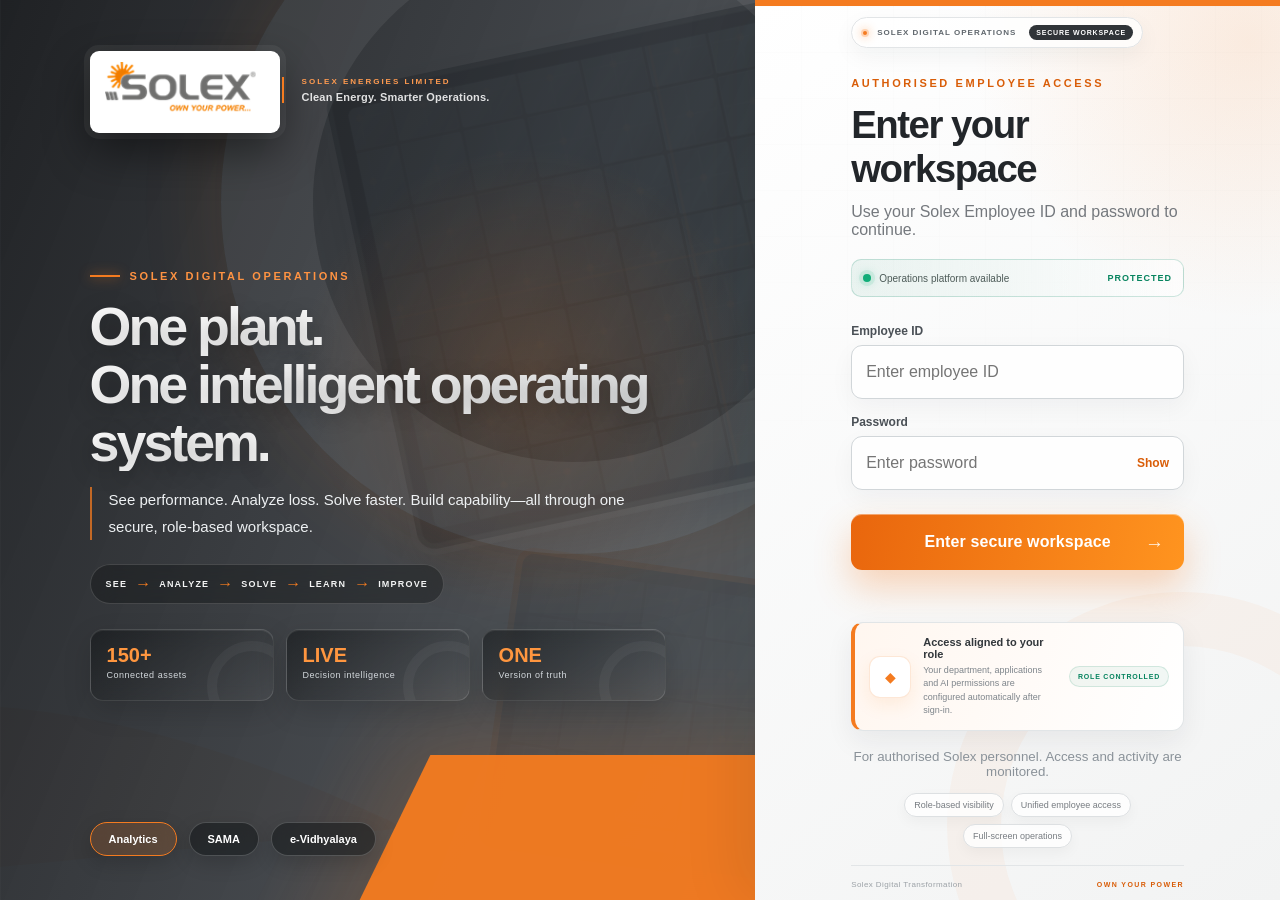
==== commit b3ac50d7: "Add files via upload" ====
--- a/index.html
+++ b/index.html
@@ -7,7 +7,7 @@
   <title>Solex Digital Operations Portal</title>
   <link rel="stylesheet" href="assets/portal.css">
   <link rel="stylesheet" href="assets/orange-grey.css">
-  <link rel="stylesheet" href="assets/premium.css?v=13">
+  <link rel="stylesheet" href="assets/premium.css?v=14">
 </head>
 <body class="login-page">
   <main class="login-shell">
@@ -15,14 +15,14 @@
       <img src="assets/solex-logo.png" alt="Solex Energies">
       <div class="brand-corner"><span>SOLEX ENERGIES LIMITED</span><b>Clean Energy. Smarter Operations.</b></div>
       <div class="brand-copy">
-        <span>SOLE​X DIGITAL ECOSYSTEM</span>
-        <h1>One intelligent<br>operations workspace.</h1>
-        <p>Analytics, AI maintenance intelligence and workforce development—connected through one department-controlled employee login.</p>
+        <span>SOLEX DIGITAL OPERATIONS</span>
+        <h1>One plant.<br>One intelligent operating system.</h1>
+        <p>See performance. Analyze loss. Solve faster. Build capability—all through one secure, role-based workspace.</p>
         <div class="brand-flow"><b>SEE</b><i>→</i><b>ANALYZE</b><i>→</i><b>SOLVE</b><i>→</i><b>LEARN</b><i>→</i><b>IMPROVE</b></div>
         <div class="brand-stats">
-          <div><strong>150+</strong><small>Connected machines</small></div>
-          <div><strong>LIVE</strong><small>Operational visibility</small></div>
-          <div><strong>ONE</strong><small>Controlled workspace</small></div>
+          <div><strong>150+</strong><small>Connected assets</small></div>
+          <div><strong>LIVE</strong><small>Decision intelligence</small></div>
+          <div><strong>ONE</strong><small>Version of truth</small></div>
         </div>
       </div>
       <div class="brand-pills"><b>Analytics</b><b>SAMA</b><b>e‑Vidhyalaya</b></div>
@@ -30,11 +30,11 @@
 
     <section class="login-panel">
       <div class="mobile-logo"><img src="assets/solex-logo.png" alt="Solex Energies"></div>
-      <div class="login-suite-mark"><i></i><span>SOLEX DIGITAL OPERATIONS</span><b>ONE PLATFORM</b></div>
-      <p class="eyebrow">EMPLOYEE ACCESS</p>
-      <h2>Welcome back</h2>
-      <p class="muted">Sign in with your Employee ID and password.</p>
-      <div class="login-online"><i></i><span>Digital operations workspace online</span><b>SECURE</b></div>
+      <div class="login-suite-mark"><i></i><span>SOLEX DIGITAL OPERATIONS</span><b>SECURE WORKSPACE</b></div>
+      <p class="eyebrow">AUTHORISED EMPLOYEE ACCESS</p>
+      <h2>Enter your workspace</h2>
+      <p class="muted">Use your Solex Employee ID and password to continue.</p>
+      <div class="login-online"><i></i><span>Operations platform available</span><b>PROTECTED</b></div>
       <form id="loginForm" autocomplete="on">
         <label for="employeeId">Employee ID</label>
         <input id="employeeId" name="employeeId" placeholder="Enter employee ID" autocomplete="username" required>
@@ -43,16 +43,16 @@
           <input id="password" name="password" type="password" placeholder="Enter password" autocomplete="current-password" required>
           <button type="button" id="togglePassword" aria-label="Show password">Show</button>
         </div>
-        <button class="primary-btn" type="submit">Sign in to portal</button>
+        <button class="primary-btn" type="submit">Enter secure workspace</button>
         <p id="loginMessage" class="form-message" role="alert"></p>
       </form>
       <div class="access-assurance">
         <span class="assurance-icon" aria-hidden="true">◆</span>
-        <div><b>Protected operations access</b><small>Your department permissions are applied automatically after sign-in.</small></div>
-        <em>ROLE BASED</em>
+        <div><b>Access aligned to your role</b><small>Your department, applications and AI permissions are configured automatically after sign-in.</small></div>
+        <em>ROLE CONTROLLED</em>
       </div>
-      <small class="security-note">Authorised Solex personnel only. Access activity may be monitored.</small>
-      <div class="login-features"><span>Department controlled</span><span>One employee login</span><span>Full-screen workspace</span></div>
+      <small class="security-note">For authorised Solex personnel. Access and activity are monitored.</small>
+      <div class="login-features"><span>Role-based visibility</span><span>Unified employee access</span><span>Full-screen operations</span></div>
       <div class="login-signature"><span>Solex Digital Transformation</span><b>OWN YOUR POWER</b></div>
     </section>
   </main>
--- a/assets/premium.css
+++ b/assets/premium.css
@@ -1087,3 +1087,426 @@
     transition-duration: .01ms !important;
   }
 }
+
+/* V13 — Solex signature refinement */
+
+.demo-box { display: none !important; }
+
+.brand-corner {
+  position: absolute;
+  top: clamp(57px, 6vw, 82px);
+  left: clamp(250px, 22vw, 335px);
+  z-index: 2;
+  display: grid;
+  gap: 5px;
+  padding-left: 18px;
+  border-left: 2px solid var(--premium-orange);
+}
+
+.brand-corner span {
+  color: #ff9b50;
+  font-size: 8px;
+  font-weight: 900;
+  letter-spacing: 2px;
+}
+
+.brand-corner b {
+  color: rgba(255, 255, 255, .86);
+  font-size: 11px;
+  font-weight: 600;
+  letter-spacing: .2px;
+}
+
+.login-brand {
+  box-shadow: 18px 0 56px rgba(26, 29, 32, .13);
+}
+
+.login-brand::before {
+  border-color: rgba(255, 255, 255, .065);
+  box-shadow: 0 0 90px rgba(244, 123, 32, .1);
+}
+
+.brand-copy h1 {
+  background: linear-gradient(112deg, #fff 5%, #f4f4f4 55%, #dfe1e2 100%);
+  -webkit-background-clip: text;
+  background-clip: text;
+  color: transparent;
+}
+
+.brand-copy p {
+  position: relative;
+  padding-left: 17px;
+  border-left: 2px solid rgba(244, 123, 32, .75);
+}
+
+.brand-stats div {
+  position: relative;
+  overflow: hidden;
+}
+
+.brand-stats div::after {
+  content: "";
+  position: absolute;
+  right: -24px;
+  bottom: -31px;
+  width: 70px;
+  height: 70px;
+  border: 10px solid rgba(255, 255, 255, .04);
+  border-radius: 50%;
+}
+
+.login-panel {
+  overflow: hidden;
+  box-shadow: -18px 0 55px rgba(19, 23, 27, .08);
+}
+
+.login-panel::after {
+  content: "";
+  position: absolute;
+  right: -135px;
+  bottom: -160px;
+  z-index: 0;
+  width: 360px;
+  height: 360px;
+  border: 54px solid rgba(244, 123, 32, .045);
+  border-radius: 50%;
+  pointer-events: none;
+}
+
+.login-suite-mark {
+  display: flex;
+  align-items: center;
+  gap: 8px;
+  width: fit-content;
+  margin-bottom: 29px;
+  padding: 7px 9px;
+  border: 1px solid #e2e5e7;
+  border-radius: 999px;
+  color: #60676d;
+  background: rgba(255, 255, 255, .76);
+  box-shadow: 0 8px 22px rgba(28, 33, 37, .05);
+  font-size: 8px;
+  font-weight: 800;
+  letter-spacing: 1px;
+}
+
+.login-suite-mark i {
+  width: 8px;
+  height: 8px;
+  border: 2px solid #ffd3b2;
+  border-radius: 50%;
+  background: var(--premium-orange);
+  box-shadow: 0 0 10px rgba(244, 123, 32, .42);
+}
+
+.login-suite-mark b {
+  margin-left: 5px;
+  padding: 4px 7px;
+  border-radius: 999px;
+  color: #fff;
+  background: #303438;
+  font-size: 7px;
+  letter-spacing: .8px;
+}
+
+.login-online {
+  min-height: 38px;
+  margin-bottom: 11px;
+  border-color: rgba(7, 132, 95, .2);
+  background: linear-gradient(90deg, rgba(7, 132, 95, .07), rgba(255, 255, 255, .62));
+}
+
+.login-panel input {
+  border-color: #d1d6d9;
+  background: rgba(255, 255, 255, .88);
+  box-shadow:
+    0 8px 24px rgba(29, 34, 39, .045),
+    0 1px 0 #fff inset;
+}
+
+.login-panel input:hover { border-color: #babfc3; }
+
+.primary-btn {
+  position: relative;
+  overflow: hidden;
+  box-shadow: 0 17px 36px rgba(244, 123, 32, .3), 0 1px 0 rgba(255, 255, 255, .4) inset;
+}
+
+.primary-btn::after {
+  content: "→";
+  position: absolute;
+  right: 20px;
+  color: rgba(255, 255, 255, .88);
+  font-size: 19px;
+  transition: transform .2s ease;
+}
+
+.primary-btn:hover::after { transform: translateX(4px); }
+
+.access-assurance {
+  display: grid;
+  grid-template-columns: 42px minmax(0, 1fr) auto;
+  align-items: center;
+  gap: 12px;
+  margin-top: 10px;
+  padding: 13px 14px;
+  border: 1px solid #e1e5e7;
+  border-left: 4px solid var(--premium-orange);
+  border-radius: 12px;
+  background:
+    linear-gradient(110deg, rgba(255, 245, 237, .86), rgba(255, 255, 255, .9)),
+    #fff;
+  box-shadow: 0 11px 28px rgba(29, 34, 39, .065);
+}
+
+.assurance-icon {
+  display: grid;
+  place-items: center;
+  width: 42px;
+  height: 42px;
+  border: 1px solid rgba(244, 123, 32, .18);
+  border-radius: 11px;
+  color: var(--premium-orange);
+  background: #fff;
+  box-shadow: 0 7px 18px rgba(244, 123, 32, .1);
+  font-size: 14px;
+}
+
+.access-assurance div b,
+.access-assurance div small { display: block; }
+
+.access-assurance div b {
+  color: #32373b;
+  font-size: 11px;
+}
+
+.access-assurance div small {
+  margin-top: 4px;
+  color: #7e858b;
+  font-size: 9px;
+  line-height: 1.45;
+}
+
+.access-assurance em {
+  padding: 6px 8px;
+  border: 1px solid rgba(7, 132, 95, .14);
+  border-radius: 999px;
+  color: var(--premium-green);
+  background: rgba(7, 132, 95, .055);
+  font-size: 7px;
+  font-style: normal;
+  font-weight: 900;
+  letter-spacing: .8px;
+}
+
+.security-note { margin-top: 18px; }
+
+.login-signature {
+  display: flex;
+  align-items: center;
+  justify-content: space-between;
+  margin-top: 17px;
+  padding-top: 14px;
+  border-top: 1px solid #e2e5e7;
+  color: #9ba1a6;
+  font-size: 8px;
+  letter-spacing: .4px;
+}
+
+.login-signature b {
+  color: var(--premium-orange-deep);
+  font-size: 7px;
+  letter-spacing: 1.4px;
+}
+
+.launcher-claim {
+  position: relative;
+  z-index: 1;
+  display: block;
+  margin-top: 17px;
+  color: rgba(255, 255, 255, .7);
+  font-size: 12px;
+  font-weight: 600;
+  letter-spacing: 1.2px;
+}
+
+.launcher-claim::before,
+.launcher-claim::after {
+  content: "";
+  display: inline-block;
+  width: 22px;
+  height: 1px;
+  margin: 0 10px 3px;
+  background: rgba(244, 123, 32, .8);
+}
+
+.launcher-card h1 { margin-top: 19px; }
+.ecosystem-flow { margin-top: 23px !important; }
+
+.sidebar-claim {
+  width: fit-content;
+  margin: 0 27px 14px;
+  padding: 6px 9px;
+  border: 1px solid rgba(244, 123, 32, .2);
+  border-radius: 999px;
+  color: #ff9d52;
+  background: rgba(244, 123, 32, .07);
+  font-size: 7px;
+  font-weight: 850;
+  letter-spacing: 1px;
+  text-transform: uppercase;
+}
+
+.topbar-title > span {
+  display: block;
+  margin-bottom: 2px;
+  color: var(--premium-orange-deep);
+  font-size: 7px;
+  font-weight: 900;
+  letter-spacing: 1.6px;
+}
+
+.topbar-title h2 {
+  position: relative;
+  padding-right: 18px;
+}
+
+.topbar-title h2::after {
+  content: "";
+  position: absolute;
+  right: 0;
+  top: 50%;
+  width: 7px;
+  height: 7px;
+  border-radius: 50%;
+  background: var(--premium-orange);
+  box-shadow: 0 0 0 5px rgba(244, 123, 32, .08);
+}
+
+.main-content {
+  background-image:
+    radial-gradient(circle at 92% 1%, rgba(244, 123, 32, .07), transparent 22rem),
+    linear-gradient(rgba(42, 47, 51, .025) 1px, transparent 1px),
+    linear-gradient(90deg, rgba(42, 47, 51, .025) 1px, transparent 1px);
+  background-size: auto, 48px 48px, 48px 48px;
+}
+
+.welcome-banner {
+  isolation: isolate;
+  background-image:
+    radial-gradient(circle at 36% 25%, rgba(244, 123, 32, .25), transparent 31%),
+    linear-gradient(105deg, rgba(24, 27, 30, .97) 0%, rgba(59, 64, 68, .88) 57%, rgba(238, 239, 239, .95) 57.2%),
+    url("solar-module-pattern.svg");
+  background-position: center, center, 54% center;
+}
+
+.welcome-banner > div:first-child::before {
+  content: "";
+  position: absolute;
+  top: -28px;
+  left: -33px;
+  z-index: -1;
+  width: 130px;
+  height: 130px;
+  border: 22px solid rgba(255, 255, 255, .025);
+  border-radius: 50%;
+}
+
+.hero-claim {
+  display: block;
+  margin-top: 16px;
+  color: #ffac69 !important;
+  font-size: 9px !important;
+  font-weight: 800;
+  letter-spacing: 1.4px !important;
+  text-transform: uppercase;
+}
+
+.hero-flow { margin-top: 12px; }
+
+.banner-mark {
+  min-width: 190px;
+  border-color: rgba(244, 123, 32, .16);
+  background: linear-gradient(145deg, rgba(255, 255, 255, .78), rgba(255, 244, 235, .66));
+}
+
+.banner-mark strong {
+  color: var(--premium-orange-deep);
+  text-shadow: 0 8px 24px rgba(244, 123, 32, .15);
+}
+
+.banner-mark small { color: #454b50; line-height: 1.7; }
+
+.section-heading h3::after {
+  content: "";
+  display: block;
+  width: 42px;
+  height: 3px;
+  margin-top: 8px;
+  border-radius: 999px;
+  background: linear-gradient(90deg, var(--premium-orange), #ffc07b);
+  box-shadow: 0 4px 12px rgba(244, 123, 32, .2);
+}
+
+.kpi-grid article,
+.app-card,
+.info-panel,
+.page-card {
+  backdrop-filter: blur(14px) saturate(115%);
+}
+
+.kpi-grid article:hover::before,
+.app-card:hover::after {
+  filter: saturate(1.15) brightness(1.06);
+  box-shadow: 0 0 22px rgba(244, 123, 32, .26);
+}
+
+.app-card h3 { font-weight: 720; }
+
+.page-card h2::after {
+  content: "";
+  display: block;
+  width: 46px;
+  height: 3px;
+  margin-top: 11px;
+  border-radius: 99px;
+  background: var(--premium-orange);
+}
+
+@media (max-height: 820px) and (min-width: 761px) {
+  .login-panel { padding-top: 28px; padding-bottom: 28px; }
+  .login-suite-mark { margin-bottom: 17px; }
+  .login-panel h2 { margin-top: 8px; font-size: 34px; }
+  .login-panel .muted { margin-bottom: 12px; }
+  .login-panel label { margin-top: 11px; }
+  .primary-btn { margin-top: 18px; }
+  .access-assurance { padding-top: 10px; padding-bottom: 10px; }
+  .security-note { margin-top: 11px; }
+  .login-features { margin-top: 8px; }
+  .login-signature { margin-top: 10px; padding-top: 10px; }
+}
+
+@media (max-width: 1180px) {
+  .brand-corner { display: none; }
+  .login-suite-mark { margin-bottom: 21px; }
+}
+
+@media (max-width: 760px) {
+  .login-panel { overflow: auto; }
+  .login-suite-mark { margin-top: 22px; margin-bottom: 26px; }
+  .access-assurance { grid-template-columns: 38px minmax(0, 1fr); }
+  .assurance-icon { width: 38px; height: 38px; }
+  .access-assurance em { display: none; }
+  .login-signature { margin-bottom: 8px; }
+  .topbar-title > span { display: none; }
+  .topbar-title h2::after { display: none; }
+  .sidebar-claim { margin-bottom: 11px; }
+  .hero-claim { font-size: 8px !important; }
+}
+
+@media (max-width: 520px) {
+  .launcher-claim { font-size: 10px; }
+  .launcher-claim::before,
+  .launcher-claim::after { width: 13px; margin-right: 6px; margin-left: 6px; }
+  .login-suite-mark b { display: none; }
+}
